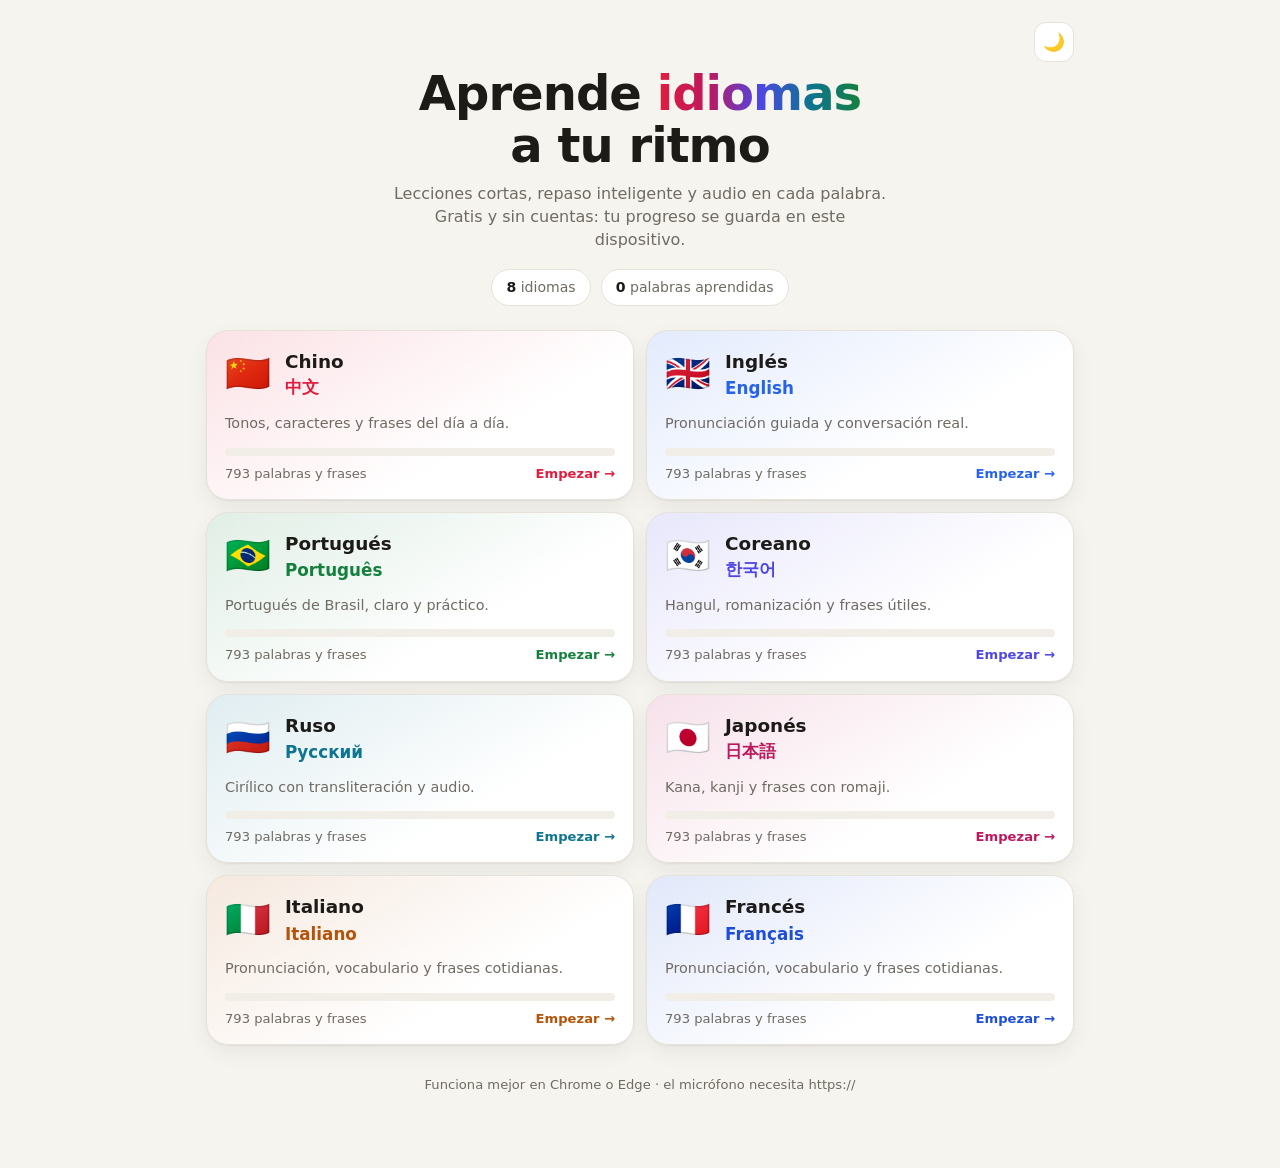
==== app.html @ 1350e20a "Add files via upload" ====
<!DOCTYPE html>
<html lang="es">
<head>
<meta charset="UTF-8">
<meta name="viewport" content="width=device-width, initial-scale=1, viewport-fit=cover">
<meta name="theme-color" content="#f6f4ef">
<link rel="manifest" href="manifest.webmanifest">
<link rel="icon" href="icon-192.png">
<link rel="apple-touch-icon" href="icon-192.png">
<meta name="apple-mobile-web-app-capable" content="yes">
<title>Aprende idiomas</title>
<style>
:root{
  --bg:#f6f4ef; --surface:#ffffff; --surface2:#f1eee8; --text:#1d1b18; --muted:#6f6b63; --line:#e6e2d9;
  --accent:var(--accent-l,#2563eb); --fill:var(--accent-l,#2563eb); --ok:#16a34a; --bad:#dc2626; --warn:#d97706;
  --shadow:0 1px 2px rgba(20,16,10,.06), 0 6px 18px rgba(20,16,10,.05);
}
body.dark{
  --bg:#0e0e10; --surface:#17171a; --surface2:#222226; --text:#f3f1ec; --muted:#9d9a92; --line:#2c2c31;
  --accent:var(--accent-d,#60a5fa); --ok:#34d399; --bad:#f87171; --warn:#fbbf24;
  --shadow:0 1px 2px rgba(0,0,0,.5), 0 8px 22px rgba(0,0,0,.35);
}
*{box-sizing:border-box;-webkit-tap-highlight-color:transparent}
[hidden]{display:none!important}
html,body{margin:0}
body{background:var(--bg);color:var(--text);font-family:system-ui,-apple-system,"Segoe UI",Roboto,sans-serif;line-height:1.45;transition:background .25s,color .25s}
button{font:inherit;color:inherit;cursor:pointer}
.cjk{font-family:"Noto Serif CJK SC","Noto Serif CJK JP","Noto Serif CJK KR","Songti SC","Hiragino Mincho ProN","Apple SD Gothic Neo",serif}
:focus-visible{outline:3px solid color-mix(in srgb,var(--accent) 55%,transparent);outline-offset:2px}
.muted{color:var(--muted)}

/* top bar */
.topbar{position:sticky;top:0;z-index:30;background:color-mix(in srgb,var(--bg) 85%,transparent);backdrop-filter:blur(14px);-webkit-backdrop-filter:blur(14px);border-bottom:1px solid var(--line)}
.topbar-in{max-width:760px;margin:0 auto;display:flex;align-items:center;gap:8px;padding:10px 14px;padding-top:max(10px,env(safe-area-inset-top))}
.back{display:inline-flex;align-items:center;justify-content:center;text-decoration:none;color:var(--text);font-weight:700;width:40px;height:40px;border-radius:12px;background:var(--surface);border:1px solid var(--line)}
.brand{flex:1;display:flex;align-items:center;gap:8px;font-weight:800;min-width:0}
.brand .flag{font-size:1.4rem}
.brand .nm{white-space:nowrap;overflow:hidden;text-overflow:ellipsis}
.chipstat{display:flex;align-items:center;gap:4px;font-weight:800;font-size:.92rem;padding:7px 10px;border-radius:12px;background:var(--surface);border:1px solid var(--line)}
.chipstat.off{opacity:.55;filter:grayscale(1)}
.icon-btn{width:40px;height:40px;border-radius:12px;border:1px solid var(--line);background:var(--surface);display:grid;place-items:center;font-size:1.1rem;padding:0}

main{max-width:760px;margin:0 auto;padding:14px 14px calc(96px + env(safe-area-inset-bottom))}
.view{display:none}
.view.show{display:block}

/* bottom nav */
.tabbar{position:fixed;left:0;right:0;bottom:0;z-index:40;background:color-mix(in srgb,var(--surface) 92%,transparent);backdrop-filter:blur(14px);-webkit-backdrop-filter:blur(14px);border-top:1px solid var(--line);padding-bottom:env(safe-area-inset-bottom)}
.tabbar-in{max-width:760px;margin:0 auto;display:grid;grid-template-columns:repeat(4,1fr)}
.tab{border:0;background:none;padding:9px 4px 8px;display:flex;flex-direction:column;align-items:center;gap:2px;font-size:.72rem;font-weight:700;color:var(--muted);position:relative}
.tab .ti{font-size:1.35rem;line-height:1.1}
.tab.on{color:var(--accent)}
.tab .bdg{position:absolute;top:4px;left:calc(50% + 6px);background:var(--bad);color:#fff;border-radius:99px;font-size:.66rem;padding:1px 6px;font-weight:800}

/* cards */
.card{background:var(--surface);border:1px solid var(--line);border-radius:20px;box-shadow:var(--shadow);padding:16px}
.today{background:linear-gradient(140deg,color-mix(in srgb,var(--accent) 16%,var(--surface)),var(--surface) 70%);display:grid;gap:12px}
.today h2{margin:0;font-size:1.25rem}
.today .sub{margin:2px 0 0;color:var(--muted);font-size:.92rem}
.btn{border:1px solid var(--line);background:var(--surface2);border-radius:14px;padding:12px 16px;font-weight:800;display:inline-flex;align-items:center;justify-content:center;gap:8px;transition:transform .12s,filter .12s}
.btn:active{transform:scale(.97)}
.btn.primary{background:var(--fill);color:#fff;border-color:transparent;box-shadow:0 4px 0 color-mix(in srgb,var(--fill) 65%,#000)}
.btn.primary:active{transform:translateY(2px);box-shadow:0 2px 0 color-mix(in srgb,var(--fill) 65%,#000)}
.btn.block{width:100%}
.btn.ghost{background:transparent}
.btn.small{padding:8px 12px;font-size:.84rem;border-radius:11px}
.btn[disabled]{opacity:.5;pointer-events:none}
.btn-row{display:flex;gap:10px;flex-wrap:wrap}
.btn-row>.btn{flex:1}

/* path */
.unit{margin-top:22px}
.ubanner{border-radius:18px;padding:14px 16px;background:var(--fill);color:#fff;display:flex;gap:12px;align-items:center;box-shadow:var(--shadow)}
.ubanner.done{background:color-mix(in srgb,var(--ok) 85%,#000)}
.ubanner.locked{background:var(--surface2);color:var(--text);border:1px solid var(--line);box-shadow:none}
.ubanner .ue{font-size:1.8rem}
.ubanner .ut{flex:1;min-width:0}
.ubanner .un{font-size:.72rem;font-weight:800;letter-spacing:.08em;text-transform:uppercase;opacity:.85}
.ubanner .uh{font-weight:800;font-size:1.08rem;line-height:1.2}
.ubanner .up{font-size:.8rem;opacity:.9}
.ubtns{display:flex;flex-direction:column;gap:6px}
.ubtn{border:0;background:rgba(255,255,255,.22);color:inherit;border-radius:10px;padding:6px 10px;font-weight:800;font-size:.78rem;white-space:nowrap}
.ubanner.locked .ubtn{background:var(--surface)}
.nodes{display:flex;flex-direction:column;align-items:center;gap:14px;padding:18px 0 4px}
.nodewrap{display:flex;flex-direction:column;align-items:center;gap:5px;width:140px}
.node{width:68px;height:68px;border-radius:50%;border:0;font-size:1.55rem;font-weight:900;display:grid;place-items:center;background:var(--surface2);color:var(--muted);box-shadow:0 5px 0 color-mix(in srgb,var(--line) 100%,#000 10%);transition:transform .1s}
.node:active{transform:translateY(3px);box-shadow:0 2px 0 var(--line)}
.node.done{background:var(--ok);color:#fff;box-shadow:0 5px 0 color-mix(in srgb,var(--ok) 60%,#000)}
.node.current{background:var(--fill);color:#fff;box-shadow:0 5px 0 color-mix(in srgb,var(--fill) 60%,#000);animation:bob 1.6s ease-in-out infinite}
.node.dlg{background:color-mix(in srgb,var(--warn) 85%,#fff);color:#fff;box-shadow:0 5px 0 color-mix(in srgb,var(--warn) 60%,#000)}
.node.dlg.done{background:var(--ok)}
@keyframes bob{0%,100%{transform:translateY(0)}50%{transform:translateY(-4px)}}
.nlabel{font-size:.78rem;font-weight:700;text-align:center;color:var(--muted);line-height:1.2}
.nodewrap.cur .nlabel{color:var(--text)}
.start-tag{background:var(--fill);color:#fff;font-size:.7rem;font-weight:900;padding:3px 9px;border-radius:9px;letter-spacing:.05em;margin-bottom:-2px}

/* review */
.stats4{display:grid;grid-template-columns:repeat(2,1fr);gap:10px;margin:12px 0}
.st{background:var(--surface2);border-radius:14px;padding:12px}
.st b{display:block;font-size:1.5rem;line-height:1.1}
.st span{font-size:.8rem;color:var(--muted);font-weight:600}
.sbar{display:flex;height:12px;border-radius:9px;overflow:hidden;background:var(--surface2);margin:6px 0 4px}
.sbar i{display:block;height:100%}
.legend{display:flex;flex-wrap:wrap;gap:10px;font-size:.78rem;color:var(--muted)}
.legend span::before{content:"";display:inline-block;width:9px;height:9px;border-radius:3px;margin-right:5px;background:var(--c)}
.section-t{font-size:.78rem;font-weight:800;letter-spacing:.09em;text-transform:uppercase;color:var(--muted);margin:22px 2px 8px}
.list{display:grid;gap:10px}
.rowcard{display:flex;align-items:center;gap:12px;text-align:left;width:100%}
.rowcard .rc-e{font-size:1.6rem}
.rowcard .rc-b{flex:1;min-width:0}
.rowcard .rc-t{font-weight:800}
.rowcard .rc-s{font-size:.84rem;color:var(--muted)}
.pill{font-size:.72rem;font-weight:800;border-radius:99px;padding:3px 9px;background:var(--surface2);color:var(--muted);white-space:nowrap}
.pill.ok{background:color-mix(in srgb,var(--ok) 16%,var(--surface));color:var(--ok)}

/* words */
.search{position:relative;margin-bottom:10px}
.search input{width:100%;border:1px solid var(--line);background:var(--surface);color:var(--text);border-radius:14px;padding:12px 14px 12px 40px;font:inherit}
.search .ic{position:absolute;left:13px;top:50%;transform:translateY(-50%);opacity:.6}
select{width:100%;padding:11px;border-radius:12px;border:1px solid var(--line);background:var(--surface);color:var(--text);font:inherit}
.word{display:flex;align-items:center;gap:12px;padding:12px 14px;border-bottom:1px solid var(--line)}
.word:last-child{border-bottom:0}
.word .wb{flex:1;min-width:0}
.word .wt{font-weight:700;font-size:1.08rem}
.word .wr{color:var(--accent);font-size:.86rem;font-weight:600}
.word .we{color:var(--muted);font-size:.88rem}
.sdot{width:10px;height:10px;border-radius:50%;flex:none;background:var(--line)}
.playbtn{width:42px;height:42px;border-radius:50%;border:1.5px solid color-mix(in srgb,var(--accent) 40%,var(--line));background:color-mix(in srgb,var(--accent) 9%,var(--surface));color:var(--accent);font-size:1rem;flex:none;padding:0}
.playbtn.playing{background:var(--fill);color:#fff}

/* session */
.session{position:fixed;inset:0;z-index:70;background:var(--bg);display:none;flex-direction:column}
.session.open{display:flex}
.s-head{display:flex;align-items:center;gap:12px;padding:12px 14px;padding-top:max(12px,env(safe-area-inset-top));max-width:760px;width:100%;margin:0 auto}
.s-x{border:0;background:none;font-size:1.4rem;color:var(--muted);width:36px;height:36px;padding:0}
.s-bar{flex:1;height:14px;border-radius:99px;background:var(--surface2);overflow:hidden}
.s-bar i{display:block;height:100%;background:var(--ok);border-radius:99px;transition:width .35s}
.s-body{flex:1;overflow:auto;padding:8px 16px 20px;max-width:760px;width:100%;margin:0 auto}
.s-foot{border-top:1px solid var(--line);padding:14px 16px calc(14px + env(safe-area-inset-bottom));background:var(--surface)}
.s-foot-in{max-width:728px;margin:0 auto;display:grid;gap:10px}
.s-foot.ok{background:color-mix(in srgb,var(--ok) 14%,var(--surface));border-color:transparent}
.s-foot.bad{background:color-mix(in srgb,var(--bad) 12%,var(--surface));border-color:transparent}
.fb-t{font-weight:900;font-size:1.15rem}
.s-foot.ok .fb-t{color:var(--ok)} .s-foot.bad .fb-t{color:var(--bad)}
.fb-a{font-size:.95rem}
.fb-a b{font-size:1.05rem}
.s-foot.ok .btn.primary{background:var(--ok);box-shadow:0 4px 0 color-mix(in srgb,var(--ok) 60%,#000)}
.s-foot.bad .btn.primary{background:var(--bad);box-shadow:0 4px 0 color-mix(in srgb,var(--bad) 60%,#000)}
.prompt{font-size:1.25rem;font-weight:800;margin:10px 0 16px}
.tag-new{display:inline-block;background:color-mix(in srgb,var(--warn) 20%,var(--surface));color:var(--warn);font-weight:900;font-size:.74rem;letter-spacing:.06em;text-transform:uppercase;padding:4px 10px;border-radius:9px}
.big{display:flex;flex-direction:column;align-items:center;text-align:center;gap:6px;padding:18px 10px;border-radius:22px;background:var(--surface);border:1px solid var(--line);margin-bottom:16px}
.big .t{font-size:2.1rem;font-weight:700;line-height:1.2;word-break:break-word}
.big .r{color:var(--accent);font-weight:700;font-size:1.05rem}
.big .e{color:var(--muted);font-size:1.05rem}
.big .ctl{display:flex;gap:10px;margin-top:6px}
.bigplay{width:96px;height:96px;border-radius:28px;border:0;background:var(--fill);color:#fff;font-size:2.4rem;box-shadow:0 6px 0 color-mix(in srgb,var(--fill) 60%,#000)}
.bigplay:active{transform:translateY(3px);box-shadow:0 3px 0 color-mix(in srgb,var(--fill) 60%,#000)}
.opts{display:grid;gap:10px}
.opt{text-align:left;border:2px solid var(--line);background:var(--surface);border-radius:16px;padding:14px 16px;font-weight:700;font-size:1.02rem;box-shadow:0 3px 0 var(--line)}
.opt small{display:block;color:var(--muted);font-weight:600;font-size:.84rem}
.opt:active{transform:translateY(2px);box-shadow:0 1px 0 var(--line)}
.opt.correct{border-color:var(--ok);background:color-mix(in srgb,var(--ok) 14%,var(--surface))}
.opt.wrong{border-color:var(--bad);background:color-mix(in srgb,var(--bad) 12%,var(--surface))}
.opt[disabled]{pointer-events:none}
.answer-line{min-height:62px;border-bottom:2px solid var(--line);display:flex;flex-wrap:wrap;gap:8px;padding:8px 0;margin-bottom:18px}
.bank{display:flex;flex-wrap:wrap;gap:8px;justify-content:center}
.tile{border:2px solid var(--line);background:var(--surface);border-radius:12px;padding:9px 13px;font-weight:700;font-size:1.05rem;box-shadow:0 3px 0 var(--line)}
.tile.used{visibility:hidden}
.typein{width:100%;border:2px solid var(--line);background:var(--surface);color:var(--text);border-radius:16px;padding:14px;font:inherit;font-size:1.1rem}
.typein:focus{outline:none;border-color:var(--accent)}
.hint{font-size:.84rem;color:var(--muted);margin-top:8px}
.micbig{width:110px;height:110px;border-radius:50%;border:0;background:var(--fill);color:#fff;font-size:2.6rem;box-shadow:0 6px 0 color-mix(in srgb,var(--fill) 60%,#000);margin:10px auto;display:grid;place-items:center}
.micbig.listening{background:var(--bad);box-shadow:0 0 0 0 color-mix(in srgb,var(--bad) 50%,transparent);animation:pulse 1.1s infinite}
@keyframes pulse{0%{box-shadow:0 0 0 0 color-mix(in srgb,var(--bad) 45%,transparent)}100%{box-shadow:0 0 0 22px transparent}}
.micmsg{text-align:center;min-height:24px;font-weight:600}
.micmsg.bad{color:var(--bad)} .micmsg.ok{color:var(--ok)}
.linkbtn{border:0;background:none;color:var(--muted);text-decoration:underline;font-weight:700;padding:8px;font-size:.88rem}
.note{background:var(--surface);border:1px solid var(--line);border-radius:20px;padding:18px;font-size:1.02rem}
.note h3{margin:4px 0 10px}
.note b{color:var(--accent)}
.end{text-align:center;padding-top:30px}
.end .emo{font-size:4rem}
.end h2{margin:8px 0}
.endstats{display:grid;grid-template-columns:repeat(3,1fr);gap:10px;margin:22px 0}
.endstats div{background:var(--surface);border:1px solid var(--line);border-radius:16px;padding:12px 6px}
.endstats b{display:block;font-size:1.5rem}
.endstats span{font-size:.76rem;color:var(--muted);font-weight:700}

/* dialogues */
.scene{color:var(--muted);margin:4px 0 12px}
.toggles{display:flex;gap:8px;flex-wrap:wrap;margin-bottom:14px}
.tog{border:1.5px solid var(--line);background:var(--surface);border-radius:99px;padding:7px 13px;font-weight:700;font-size:.84rem}
.tog.on{border-color:var(--accent);color:var(--accent);background:color-mix(in srgb,var(--accent) 9%,var(--surface))}
.bubbles{display:grid;gap:10px;margin-bottom:16px}
.bub{max-width:86%;border-radius:18px;padding:10px 14px;background:var(--surface);border:1px solid var(--line);display:flex;gap:10px;align-items:flex-start;text-align:left}
.bub.B{justify-self:end;background:color-mix(in srgb,var(--accent) 10%,var(--surface))}
.bub.active{border-color:var(--accent);box-shadow:0 0 0 3px color-mix(in srgb,var(--accent) 25%,transparent)}
.bub .who{font-weight:900;color:var(--accent);flex:none}
.bub .bt{font-weight:700}
.bub .br{color:var(--accent);font-size:.84rem}
.bub .be{color:var(--muted);font-size:.88rem}
.bub .hid{filter:blur(6px);user-select:none}

/* sheets & toast */
.overlay{position:fixed;inset:0;z-index:80;background:rgba(10,10,12,.5);backdrop-filter:blur(3px);display:none;align-items:flex-end;justify-content:center}
.overlay.open{display:flex}
.sheet{background:var(--surface);width:100%;max-width:560px;border-radius:26px 26px 0 0;padding:20px 18px max(22px,env(safe-area-inset-bottom));max-height:90vh;overflow:auto;animation:up .22s ease}
@media(min-width:720px){.overlay{align-items:center}.sheet{border-radius:26px}}
@keyframes up{from{transform:translateY(24px);opacity:0}to{transform:none;opacity:1}}
.sheet-head{display:flex;justify-content:space-between;align-items:center;gap:10px;margin-bottom:10px}
.sheet-head h3{margin:0;font-size:1.2rem}
.x{border:0;background:var(--surface2);width:34px;height:34px;border-radius:50%;flex:none}
.frow{display:flex;flex-direction:column;gap:6px;margin:14px 0}
.frow label{font-weight:800;font-size:.88rem}
.switch{display:flex;align-items:center;justify-content:space-between;gap:12px;margin:12px 0;font-weight:700}
.switch input{width:22px;height:22px;accent-color:var(--accent)}
input[type=range]{width:100%;accent-color:var(--accent)}
.vstatus{font-size:.86rem;padding:10px 12px;border-radius:12px;background:var(--surface2)}
.vstatus.ok{color:var(--ok)} .vstatus.warn{color:var(--bad)}
.preview{display:grid;gap:6px;margin:12px 0 16px}
.preview div{display:flex;justify-content:space-between;gap:10px;padding:8px 12px;border-radius:12px;background:var(--surface2);font-size:.94rem}
.preview span:last-child{color:var(--muted);text-align:right}
.toast{position:fixed;left:50%;top:calc(64px + env(safe-area-inset-top));transform:translate(-50%,-20px);background:var(--text);color:var(--bg);padding:11px 18px;border-radius:99px;font-weight:700;font-size:.9rem;opacity:0;pointer-events:none;transition:all .3s;z-index:95;max-width:90vw;text-align:center}
.toast.on{opacity:1;transform:translate(-50%,0)}
.loading{display:grid;place-items:center;min-height:60vh;color:var(--muted)}
@media(prefers-reduced-motion:reduce){*{animation:none!important;transition:none!important}}
</style>
</head>
<body>

<header class="topbar">
  <div class="topbar-in">
    <a class="back" href="index.html" aria-label="Volver a idiomas">←</a>
    <div class="brand"><span class="flag" id="brandFlag"></span><span class="nm" id="brandName">Cargando…</span></div>
    <div class="chipstat" id="streakChip" title="Racha de días">🔥 <span id="streakN">0</span></div>
    <button class="icon-btn" onclick="openSettings()" aria-label="Ajustes">⚙️</button>
  </div>
</header>

<main>
  <div class="loading" id="loading">Cargando…</div>

  <section class="view" id="v-learn">
    <div class="card today" id="todayCard"></div>
    <div id="path"></div>
  </section>

  <section class="view" id="v-review">
    <div class="card">
      <h2 style="margin:0 0 4px">Tu memoria</h2>
      <p class="muted" style="margin:0">Cada palabra vuelve justo antes de que la olvides. Cuanto mejor la recuerdas, más tarda en volver.</p>
      <div class="stats4" id="memStats"></div>
      <div class="sbar" id="memBar"></div>
      <div class="legend" id="memLegend"></div>
    </div>
    <div class="section-t">Practicar</div>
    <div class="list" id="reviewBtns"></div>
  </section>

  <section class="view" id="v-dialogues">
    <p class="muted" style="margin:4px 2px 12px">Conversaciones cortas para entrenar el oído. Escúchalas primero sin leer y luego responde las preguntas.</p>
    <div class="list" id="dlgList"></div>
  </section>

  <section class="view" id="v-words">
    <div class="search"><span class="ic">🔍</span><input id="wSearch" type="search" placeholder="Buscar palabra o frase…" autocomplete="off"></div>
    <div style="display:grid;grid-template-columns:1fr 1fr;gap:8px;margin-bottom:12px">
      <select id="wUnit" aria-label="Unidad"></select>
      <select id="wLevel" aria-label="Nivel">
        <option value="all">Todas</option><option value="0">Sin aprender</option><option value="1">Aprendiendo</option><option value="2">Firmes</option><option value="3">Dominadas</option>
      </select>
    </div>
    <div class="muted" id="wCount" style="font-size:.84rem;margin:0 2px 8px"></div>
    <div class="card" style="padding:0" id="wList"></div>
  </section>
</main>

<nav class="tabbar" aria-label="Secciones">
  <div class="tabbar-in">
    <button class="tab on" data-v="learn"><span class="ti">🗺️</span>Aprender</button>
    <button class="tab" data-v="review"><span class="ti">🔁</span>Repasar<span class="bdg" id="dueBadge" hidden></span></button>
    <button class="tab" data-v="dialogues"><span class="ti">🎧</span>Diálogos</button>
    <button class="tab" data-v="words"><span class="ti">📖</span>Palabras</button>
  </div>
</nav>

<!-- Exercise session -->
<div class="session" id="session" role="dialog" aria-modal="true">
  <div class="s-head"><button class="s-x" onclick="quitSession()" aria-label="Salir">✕</button><div class="s-bar"><i id="sBar" style="width:0"></i></div></div>
  <div class="s-body" id="sBody"></div>
  <div class="s-foot" id="sFoot"><div class="s-foot-in" id="sFootIn"></div></div>
</div>

<div class="overlay" id="sheetOv" onclick="if(event.target===this)closeSheet()"><div class="sheet" id="sheet"></div></div>
<div class="toast" id="toast"></div>

<script>
'use strict';
/* =========================================================
   Boot: load the language file named in ?lang=
   ========================================================= */
const LANG_OK = ['zh','en','pt','ko','ru','ja','it','fr'];
const LANG = new URLSearchParams(location.search).get('lang');
if(!LANG_OK.includes(LANG)){ location.replace('index.html'); }
else {
  const sc = document.createElement('script');
  sc.src = 'lang_' + LANG + '.js';
  sc.onload = () => boot();
  sc.onerror = () => { document.getElementById('loading').textContent = 'No se pudo cargar el idioma. Revisa tu conexión y recarga.'; };
  document.head.appendChild(sc);
}
if('serviceWorker' in navigator && location.protocol === 'https:'){ navigator.serviceWorker.register('sw.js').catch(() => {}); }

/* ---------- small helpers ---------- */
const $ = id => document.getElementById(id);
function esc(s){ return String(s).replace(/&/g,'&amp;').replace(/</g,'&lt;').replace(/>/g,'&gt;').replace(/"/g,'&quot;').replace(/'/g,'&#39;'); }
function shuffle(a){ a = [...a]; for(let i = a.length - 1; i > 0; i--){ const j = Math.floor(Math.random() * (i + 1)); [a[i], a[j]] = [a[j], a[i]]; } return a; }
function pick(a){ return a[Math.floor(Math.random() * a.length)]; }
function getJSON(k, def){ try{ const v = localStorage.getItem(k); return v ? JSON.parse(v) : def; }catch(e){ return def; } }
function setJSON(k, v){ try{ localStorage.setItem(k, JSON.stringify(v)); }catch(e){} }
function getStr(k){ try{ return localStorage.getItem(k); }catch(e){ return null; } }
function setStr(k, v){ try{ localStorage.setItem(k, v); }catch(e){} }
function dayStr(d){ return d.getFullYear() + '-' + String(d.getMonth() + 1).padStart(2, '0') + '-' + String(d.getDate()).padStart(2, '0'); }
function today(){ return dayStr(new Date()); }
function addDays(n){ const d = new Date(); d.setHours(12, 0, 0, 0); d.setDate(d.getDate() + n); return dayStr(d); }
function cmp(s){ return String(s || '').toLowerCase().normalize('NFD').replace(/[̀-ͯ]/g, '').replace(/[^\p{L}\p{N}]+/gu, ''); }
function lev(a, b){
  const m = a.length, n = b.length; if(!m) return n; if(!n) return m;
  let prev = Array.from({length: n + 1}, (_, j) => j);
  for(let i = 1; i <= m; i++){
    const cur = [i];
    for(let j = 1; j <= n; j++) cur[j] = a[i - 1] === b[j - 1] ? prev[j - 1] : 1 + Math.min(prev[j], cur[j - 1], prev[j - 1]);
    prev = cur;
  }
  return prev[n];
}
function toast(msg){ const t = $('toast'); t.textContent = msg; t.classList.add('on'); clearTimeout(toast._t); toast._t = setTimeout(() => t.classList.remove('on'), 2400); }

/* =========================================================
   State
   ========================================================= */
let D, CFG, ITEMS, UNITS, LESSONS, LESSON_POS, DIALOGUES;
let K = {};
let srs = {}, path = {done: {}, dlg: {}, notes: {}}, days = {}, streak = {count: 0, lastDate: null}, prefs = {};
const MASTERED = 21, FIRM = 3;   // interval thresholds in days

function boot(){
  D = window.LANG_DATA; CFG = D.cfg; ITEMS = D.items; UNITS = D.units; DIALOGUES = D.dialogues;
  LESSONS = []; LESSON_POS = {};
  UNITS.forEach((u, ui) => u.lessons.forEach(l => { l.unit = ui; LESSON_POS[l.id] = LESSONS.length; LESSONS.push(l); }));
  Object.keys(ITEMS).forEach(id => { ITEMS[id].id = id; });
  const st = CFG.storage;
  K = {srs: st + '-srs-v1', path: st + '-path-v1', days: st + '-days-v1', streak: st + '-streak', old: st + '-progress-v1',
       voice: st + '-voice', oldVoice: st + '-progress-v1-voice', rate: st + '-rate', prefs: st + '-prefs-v1'};
  document.documentElement.style.setProperty('--accent-l', CFG.accent);
  document.documentElement.style.setProperty('--accent-d', CFG.accentDark);
  document.title = CFG.native + ' — Aprende ' + CFG.nameLower;
  $('brandFlag').textContent = CFG.flag; $('brandName').textContent = CFG.name;
  srs = getJSON(K.srs, null);
  path = Object.assign({done: {}, dlg: {}, notes: {}}, getJSON(K.path, {}));
  days = getJSON(K.days, {});
  streak = getJSON(K.streak, {count: 0, lastDate: null}) || {count: 0, lastDate: null};
  prefs = Object.assign({speak: true, sounds: true}, getJSON(K.prefs, {}));
  if(!srs){ srs = {}; migrateOld(); }
  initTheme();
  $('loading').hidden = true;
  setupTabs(); setupWords(); initVoiceSettings();
  renderAll();
  showView('learn');
  ensureVoices();
}

// Earlier versions counted correct pronunciations per item (0..3). Turn that into review schedules.
function migrateOld(){
  const old = getJSON(K.old, null);
  if(!old) return;
  let n = 0;
  Object.keys(old).forEach(k => {
    if(k[0] !== 'a' || !ITEMS[k]) return;
    const c = old[k] || 0;
    if(c >= 3){ srs[k] = {i: 7, e: 2.5, d: today(), n: 3, l: 0}; n++; }
    else if(c > 0){ srs[k] = {i: 1, e: 2.5, d: today(), n: c, l: 0}; n++; }
  });
  LESSONS.forEach(l => { if(l.items.every(id => srs[id])) path.done[l.id] = 1; });
  if(n){ saveAll(); setTimeout(() => toast('Recuperamos ' + n + ' palabras de tu progreso anterior'), 800); }
}
function saveAll(){ setJSON(K.srs, srs); setJSON(K.path, path); setJSON(K.days, days); setJSON(K.streak, streak); setJSON(K.prefs, prefs); }

/* ---------- spaced repetition ---------- */
function level(id){ const s = srs[id]; if(!s) return 0; if(s.i >= MASTERED) return 3; if(s.i >= FIRM) return 2; return 1; }
function dueIds(){
  const t = today();
  return Object.keys(srs).filter(id => ITEMS[id] && srs[id].d <= t).sort((a, b) => srs[a].d < srs[b].d ? -1 : srs[a].d > srs[b].d ? 1 : srs[a].i - srs[b].i);
}
// ok = recalled on first try. Intervals grow 1 → 3 → ×ease; a miss sends the word back to tomorrow.
function grade(id, ok){
  const s = srs[id] || {i: 0, e: 2.5, n: 0, l: 0};
  if(ok){
    s.i = s.i < 1 ? 1 : s.i < 3 ? 3 : Math.min(240, Math.round(s.i * s.e));
    s.e = Math.min(3, s.e + 0.05); s.n = (s.n || 0) + 1;
  } else {
    if(s.i >= FIRM) s.l = (s.l || 0) + 1;
    s.i = 1; s.e = Math.max(1.3, s.e - 0.2);
  }
  s.d = addDays(s.i);
  srs[id] = s;
}
function learnNew(id, ok){
  if(srs[id]) return grade(id, ok);
  srs[id] = {i: 1, e: ok ? 2.5 : 2.3, n: ok ? 1 : 0, l: 0, d: addDays(1)};
}

/* ---------- path logic ---------- */
function isUnlocked(pos){ return pos === 0 || !!path.done[LESSONS[pos - 1].id] || !!path.done[LESSONS[pos].id]; }
function currentPos(){ for(let i = 0; i < LESSONS.length; i++){ if(!path.done[LESSONS[i].id] && isUnlocked(i)) return i; } return -1; }
function unitDone(ui){ return UNITS[ui].lessons.every(l => path.done[l.id]); }
function unitStarted(ui){ const p = LESSON_POS[UNITS[ui].lessons[0].id]; return isUnlocked(p); }

/* ---------- streak & daily stats ---------- */
function bumpStreak(){
  const t = today();
  if(streak.lastDate !== t){ streak.count = streak.lastDate === addDays(-1) ? (streak.count || 0) + 1 : 1; streak.lastDate = t; }
}
function streakAlive(){ return streak.lastDate === today() || streak.lastDate === addDays(-1); }
function logDay(ex, ok){ const t = today(); const d = days[t] || {ex: 0, ok: 0}; d.ex += ex; d.ok += ok; days[t] = d;
  const keys = Object.keys(days).sort(); while(keys.length > 120) delete days[keys.shift()]; }

/* =========================================================
   Rendering: tabs, path, review, dialogues, words
   ========================================================= */
let curView = 'learn';
function setupTabs(){ document.querySelectorAll('.tab').forEach(b => b.onclick = () => showView(b.dataset.v)); }
function showView(v){
  curView = v;
  document.querySelectorAll('.view').forEach(s => s.classList.toggle('show', s.id === 'v-' + v));
  document.querySelectorAll('.tab').forEach(b => b.classList.toggle('on', b.dataset.v === v));
  if(v === 'words') renderWords();
  window.scrollTo(0, 0);
  if(v === 'learn') scrollToCurrent();
}
function renderAll(){ renderHeader(); renderToday(); renderPath(); renderReview(); renderDialogues(); if(curView === 'words') renderWords(); }

function renderHeader(){
  $('streakN').textContent = streakAlive() ? streak.count : 0;
  $('streakChip').classList.toggle('off', streak.lastDate !== today());
  const n = dueIds().length, b = $('dueBadge');
  b.hidden = !n; b.textContent = n > 99 ? '99+' : n;
}

function renderToday(){
  const due = dueIds().length, cp = currentPos(), t = days[today()] || {ex: 0};
  const learned = Object.keys(srs).length;
  let h = `<div><h2>${streak.lastDate === today() ? '¡Bien hecho hoy! 🎉' : '¡Hola! Tu práctica de hoy'}</h2>
    <p class="sub">${learned} palabras aprendidas · ${t.ex} ejercicios hoy</p></div><div class="btn-row">`;
  if(due) h += `<button class="btn primary" onclick="startReview()">🔁 Repasar (${due})</button>`;
  if(cp >= 0) h += `<button class="btn ${due ? '' : 'primary'}" onclick="openLesson(${cp})">▶ ${due ? 'Lección' : 'Continuar'}: ${esc(LESSONS[cp].title)}</button>`;
  else h += `<button class="btn" onclick="startCram()">💪 Práctica extra</button>`;
  h += `</div>`;
  if(!due && learned) h += `<div class="muted" style="font-size:.86rem">✅ Al día con los repasos. Los próximos vuelven mañana o más adelante.</div>`;
  $('todayCard').innerHTML = h;
}

const ZIG = [0, 46, 70, 46, 0, -46, -70, -46];
function renderPath(){
  const cp = currentPos();
  let h = '';
  UNITS.forEach((u, ui) => {
    const done = u.lessons.filter(l => path.done[l.id]).length, all = u.lessons.length;
    const started = unitStarted(ui), complete = done === all;
    h += `<section class="unit" id="unit-${ui}"><div class="ubanner ${complete ? 'done' : started ? '' : 'locked'}">
      <div class="ue">${u.emoji}</div><div class="ut"><div class="un">Unidad ${ui + 1}</div><div class="uh">${esc(u.title)}</div>
      <div class="up">${complete ? '✓ Completada' : done + ' de ' + all + (all === 1 ? ' lección' : ' lecciones')}</div></div><div class="ubtns">`;
    if(u.note) h += `<button class="ubtn" onclick="openNote(${ui})">📘 Gramática</button>`;
    if(!complete) h += `<button class="ubtn" onclick="openTestSheet(${ui})">⏭ Saltar</button>`;
    h += `</div></div><div class="nodes">`;
    u.lessons.forEach((l, k) => {
      const pos = LESSON_POS[l.id], isDone = !!path.done[l.id], isCur = pos === cp, unl = isUnlocked(pos);
      const cls = isDone ? 'done' : isCur ? 'current' : '';
      const icon = isDone ? '✓' : isCur ? '★' : unl ? (k + 1) : '🔒';
      h += `<div class="nodewrap ${isCur ? 'cur' : ''}" style="transform:translateX(${ZIG[pos % ZIG.length]}px)" ${isCur ? 'id="curNode"' : ''}>
        ${isCur ? '<span class="start-tag">EMPEZAR</span>' : ''}
        <button class="node ${cls}" onclick="openLesson(${pos})" aria-label="${esc(l.title)}">${icon}</button>
        <div class="nlabel">${esc(l.title)}</div></div>`;
    });
    DIALOGUES.forEach((d, di) => {
      if(d.unit !== ui) return;
      const sc = path.dlg[d.id];
      h += `<div class="nodewrap"><button class="node dlg ${sc != null ? 'done' : ''}" onclick="openDialogue(${di})" aria-label="Diálogo">🎧</button>
        <div class="nlabel">Diálogo: ${esc(d.title)}</div></div>`;
    });
    h += `</div></section>`;
  });
  $('path').innerHTML = h;
}
function scrollToCurrent(){
  const n = $('curNode');
  if(n) setTimeout(() => { const r = n.getBoundingClientRect(); if(r.top > innerHeight * .7 || r.top < 80) window.scrollTo({top: scrollY + r.top - innerHeight / 2.6, behavior: 'smooth'}); }, 80);
}

function renderReview(){
  const ids = Object.keys(ITEMS), cnt = [0, 0, 0, 0];
  ids.forEach(id => cnt[level(id)]++);
  const due = dueIds().length, total = ids.length;
  $('memStats').innerHTML = `<div class="st"><b>${due}</b><span>para repasar hoy</span></div><div class="st"><b>${total - cnt[0]}</b><span>aprendidas</span></div>
    <div class="st"><b>${cnt[2]}</b><span>firmes</span></div><div class="st"><b>${cnt[3]}</b><span>dominadas</span></div>`;
  const cols = ['var(--line)', 'var(--warn)', 'var(--accent)', 'var(--ok)'], names = ['Sin aprender', 'Aprendiendo', 'Firmes', 'Dominadas'];
  $('memBar').innerHTML = [1, 2, 3, 0].map(k => `<i style="width:${cnt[k] / total * 100}%;background:${cols[k]}"></i>`).join('');
  $('memLegend').innerHTML = [1, 2, 3, 0].map(k => `<span style="--c:${cols[k]}">${names[k]} ${cnt[k]}</span>`).join('');
  const learned = total - cnt[0], sp = canSpeak();
  $('reviewBtns').innerHTML = `
    <button class="card rowcard" onclick="startReview()" ${due ? '' : 'disabled style="opacity:.6"'}><span class="rc-e">🔁</span><span class="rc-b"><span class="rc-t">Repaso del día</span><br><span class="rc-s">${due ? due + ' palabras te esperan' : 'Nada pendiente por hoy'}</span></span><span class="pill">${Math.min(due, 20)}</span></button>
    <button class="card rowcard" onclick="startCram()" ${learned >= 4 ? '' : 'disabled style="opacity:.6"'}><span class="rc-e">💪</span><span class="rc-b"><span class="rc-t">Práctica extra</span><br><span class="rc-s">Refuerza tus palabras más débiles</span></span></button>
    <button class="card rowcard" onclick="startSpeak()" ${learned >= 4 && sp ? '' : 'disabled style="opacity:.6"'}><span class="rc-e">🎤</span><span class="rc-b"><span class="rc-t">Sesión de pronunciación</span><br><span class="rc-s">${sp ? 'Di en voz alta palabras que ya aprendiste' : speakUnavailableMsg()}</span></span></button>
    <button class="card rowcard" onclick="startListenDrill()" ${learned >= 4 ? '' : 'disabled style="opacity:.6"'}><span class="rc-e">👂</span><span class="rc-b"><span class="rc-t">Entrenar el oído</span><br><span class="rc-s">Escucha y escribe lo que oyes</span></span></button>
    ${learned < 4 ? '<p class="muted" style="margin:4px 2px">Completa tu primera lección para desbloquear la práctica.</p>' : ''}`;
}

function renderDialogues(){
  $('dlgList').innerHTML = DIALOGUES.map((d, di) => {
    const sc = path.dlg[d.id], u = UNITS[d.unit];
    return `<button class="card rowcard" onclick="openDialogue(${di})"><span class="rc-e">🎧</span><span class="rc-b"><span class="rc-t">${esc(d.title)}</span><br>
      <span class="rc-s">${esc(d.scene)} · Unidad ${d.unit + 1}: ${esc(u.title)}</span></span>${sc != null ? `<span class="pill ok">✓ ${sc}/${d.qs.length}</span>` : ''}</button>`;
  }).join('');
}

/* ---------- words browser ---------- */
function setupWords(){
  $('wUnit').innerHTML = '<option value="all">Todas las unidades</option>' + UNITS.map((u, i) => `<option value="${i}">${i + 1}. ${esc(u.title)}</option>`).join('');
  $('wSearch').oninput = renderWords; $('wUnit').onchange = renderWords; $('wLevel').onchange = renderWords;
}
function renderWords(){
  const q = cmp($('wSearch').value), uf = $('wUnit').value, lf = $('wLevel').value;
  const cols = ['var(--line)', 'var(--warn)', 'var(--accent)', 'var(--ok)'];
  const rows = [];
  UNITS.forEach((u, ui) => {
    if(uf !== 'all' && +uf !== ui) return;
    u.lessons.forEach(l => l.items.forEach(id => {
      const it = ITEMS[id], lv = level(id);
      if(lf !== 'all' && +lf !== lv) return;
      if(q && !cmp(it.t + ' ' + it.r + ' ' + it.es).includes(q)) return;
      rows.push(`<div class="word"><span class="sdot" style="background:${cols[lv]}"></span><div class="wb"><div class="wt ${CFG.cjk ? 'cjk' : ''}" lang="${CFG.code}">${esc(it.t)}</div>
        <div class="wr">${esc(it.r)}</div><div class="we">${esc(it.es)}</div></div><button class="playbtn" data-id="${id}" aria-label="Escuchar">▶</button></div>`);
    }));
  });
  $('wCount').textContent = rows.length + ' resultados';
  $('wList').innerHTML = rows.length ? rows.slice(0, 400).join('') + (rows.length > 400 ? '<div class="word muted">Mostrando 400. Usa el buscador o el filtro para ver más.</div>' : '') : '<div class="word muted">Sin resultados.</div>';
  $('wList').querySelectorAll('.playbtn').forEach(b => b.onclick = () => playBtn(b, ITEMS[b.dataset.id].t));
}

/* =========================================================
   Sheets (lesson preview, grammar, unit test, settings)
   ========================================================= */
function openSheet(html){ $('sheet').innerHTML = html; $('sheetOv').classList.add('open'); }
function closeSheet(){ $('sheetOv').classList.remove('open'); }
function sheetHead(t){ return `<div class="sheet-head"><h3>${t}</h3><button class="x" onclick="closeSheet()" aria-label="Cerrar">✕</button></div>`; }

function openLesson(pos){
  const l = LESSONS[pos], u = UNITS[l.unit];
  if(!isUnlocked(pos)){ toast('🔒 Termina la lección anterior o usa "Saltar" en la unidad'); return; }
  const done = !!path.done[l.id];
  const prev = l.items.slice(0, 5).map(id => `<div><span class="${CFG.cjk ? 'cjk' : ''}">${esc(ITEMS[id].t)}</span><span>${esc(ITEMS[id].es)}</span></div>`).join('');
  openSheet(sheetHead(u.emoji + ' ' + esc(l.title)) + `<p class="muted" style="margin:0">Unidad ${l.unit + 1} · ${l.items.length} palabras y frases · ~${Math.max(3, Math.round(l.items.length * .8))} min</p>
    <div class="preview">${prev}${l.items.length > 5 ? `<div class="muted" style="justify-content:center">y ${l.items.length - 5} más…</div>` : ''}</div>
    <button class="btn primary block" onclick="closeSheet();startLesson(${pos})">${done ? '🔁 Practicar de nuevo' : '▶ Empezar lección'}</button>`);
}
function openNote(ui){
  const u = UNITS[ui]; if(!u.note) return;
  path.notes[u.id] = 1; saveAll();
  openSheet(sheetHead('📘 ' + esc(u.note.title)) + `<div class="note" style="border:0;padding:0">${u.note.body}</div>
    <button class="btn primary block" style="margin-top:18px" onclick="closeSheet()">Entendido</button>`);
}
function openTestSheet(ui){
  const u = UNITS[ui];
  openSheet(sheetHead('⏭ Saltar: ' + esc(u.title)) + `<p>¿Ya conoces este tema? Responde una prueba de <b>10 preguntas</b>. Si aciertas <b>8 o más</b>, la unidad queda completa y se abre la siguiente.</p>
    <p class="muted" style="font-size:.9rem">Las palabras de la unidad entran a tus repasos para confirmar que de verdad las sabes.</p>
    <button class="btn primary block" onclick="closeSheet();startTest(${ui})">Empezar prueba</button>`);
}

/* =========================================================
   Voices, playback and speech recognition
   ========================================================= */
let voiceList = [], voicesReady = false, rate = 0.85;
function loadVoices(){
  return new Promise(res => {
    if(!('speechSynthesis' in window)){ res([]); return; }
    const v = speechSynthesis.getVoices(); if(v && v.length){ res(v); return; }
    let done = false;
    speechSynthesis.onvoiceschanged = () => { if(done) return; done = true; res(speechSynthesis.getVoices()); };
    setTimeout(() => { if(done) return; done = true; res(speechSynthesis.getVoices()); }, 1500);
  });
}
function matchVoices(list){
  const lg = v => (v.lang || '').replace('_', '-').toLowerCase();
  const exact = list.filter(v => lg(v) === CFG.code.toLowerCase());
  return exact.concat(list.filter(v => lg(v).startsWith(CFG.prefix) && !exact.includes(v)));
}
async function ensureVoices(){
  if(voicesReady) return voiceList;
  voiceList = await loadVoices(); voicesReady = true;
  fillVoicePicker();
  return voiceList;
}
function chosenVoice(){
  const saved = getStr(K.voice) || getStr(K.oldVoice);
  if(saved){ const v = voiceList.find(x => x.name === saved); if(v) return v; }
  return matchVoices(voiceList)[0] || null;
}
function hasLocalVoice(){ return !!matchVoices(voiceList).length || !!getStr(K.voice); }
let currentAudio = null;
function stopAudio(){
  if('speechSynthesis' in window) speechSynthesis.cancel();
  if(currentAudio){ try{ currentAudio.pause(); }catch(e){} currentAudio = null; }
  document.querySelectorAll('.playbtn.playing').forEach(b => b.classList.remove('playing'));
}
// Speak text with the device voice; falls back to an online voice. Resolves when finished.
async function speak(text, opt = {}){
  stopRec();
  await ensureVoices();
  stopAudio();
  const v = opt.voice || chosenVoice();
  return new Promise(resolve => {
    let settled = false; const done = () => { if(!settled){ settled = true; resolve(); } };
    if(v && 'speechSynthesis' in window){
      const u = new SpeechSynthesisUtterance(text);
      u.voice = v; u.lang = v.lang || CFG.code; u.rate = (opt.rate || rate); u.pitch = opt.pitch || 1;
      u.onend = done; u.onerror = done;
      speechSynthesis.resume();
      setTimeout(() => speechSynthesis.speak(u), 40);
      setTimeout(done, 2500 + text.length * 260);
      return;
    }
    const a = new Audio('https://translate.googleapis.com/translate_tts?ie=UTF-8&q=' + encodeURIComponent(text) + '&tl=' + CFG.code + '&client=gtx');
    a.playbackRate = opt.rate && opt.rate < .7 ? .75 : 1;
    currentAudio = a; a.onended = done; a.onerror = () => { done(); if(!speak._warned){ speak._warned = true; toast('No hay voz instalada para este idioma. Revisa ⚙️ Ajustes.'); } };
    const p = a.play(); if(p && p.catch) p.catch(() => a.onerror());
    setTimeout(done, 9000);
  });
}
async function playBtn(btn, text, opt){
  if(btn.classList.contains('playing')){ stopAudio(); return; }
  btn.classList.add('playing');
  await speak(text, opt);
  btn.classList.remove('playing');
}

/* Speech recognition, with clean start and automatic retries when the browser aborts. */
const SR = window.SpeechRecognition || window.webkitSpeechRecognition;
let activeRec = null;
function stopRec(){ if(activeRec){ activeRec._stopped = true; try{ activeRec.abort(); }catch(e){} activeRec = null; } }
function speakPaused(){ return (prefs.speakPauseUntil || 0) > Date.now(); }
function canSpeak(){ return !!SR && window.isSecureContext && prefs.speak && !speakPaused(); }
function speakUnavailableMsg(){
  if(!SR) return 'Tu navegador no reconoce voz (usa Chrome o Edge)';
  if(!window.isSecureContext) return 'El micrófono necesita abrir la app desde https://';
  if(!prefs.speak) return 'Desactivado en ⚙️ Ajustes';
  return 'Pausado por un rato';
}
async function primeMic(){
  if(!navigator.mediaDevices || !navigator.mediaDevices.getUserMedia) return 'ok';
  try{ const s = await navigator.mediaDevices.getUserMedia({audio: true}); s.getTracks().forEach(t => t.stop()); return 'ok'; }
  catch(e){ return e && (e.name === 'NotAllowedError' || e.name === 'SecurityError') ? 'denied' : e && e.name === 'NotFoundError' ? 'nomic' : 'ok'; }
}
function heardMatches(alts, item){
  const targets = [cmp(item.t)];
  return alts.some(a => { const s = cmp(a); if(!s) return false;
    return targets.some(e => s === e || lev(s, e) <= Math.max(1, Math.ceil(e.length * .25))); });
}
// Resolves {status:'ok'|'wrong'|'error', heard, msg}
async function recognize(item, onListening){
  stopRec(); stopAudio();
  const perm = await primeMic();
  if(perm === 'denied') return {status: 'error', msg: 'Permite el micrófono para este sitio (candado de la barra de direcciones → Permisos).'};
  if(perm === 'nomic') return {status: 'error', msg: 'No se encontró ningún micrófono.'};
  await new Promise(r => setTimeout(r, 300));
  return new Promise(resolve => {
    let finished = false; const fin = r => { if(!finished){ finished = true; resolve(r); } };
    const run = attempt => {
      const r = new SR(); activeRec = r;
      r.lang = CFG.code; r.maxAlternatives = 4; r.interimResults = false; r.continuous = false;
      let got = false, started = false;
      const timer = setTimeout(() => { if(!started && !r._stopped){ r._stopped = true; try{ r.abort(); }catch(e){} fin({status: 'error', msg: 'El micrófono no respondió. Inténtalo de nuevo.'}); } }, 7000);
      r.onstart = () => { started = true; clearTimeout(timer); onListening && onListening(); };
      r.onresult = e => { got = true; const alts = Array.from(e.results[0]).map(x => x.transcript);
        fin({status: heardMatches(alts, item) ? 'ok' : 'wrong', heard: alts[0] || ''}); };
      r.onerror = e => {
        clearTimeout(timer);
        if(r._stopped) return;
        if(e.error === 'aborted' && attempt < 3){ r._stopped = true; setTimeout(() => run(attempt + 1), 450 * attempt); return; }
        const m = {'aborted': 'El navegador interrumpió el micrófono. Desconecta auriculares Bluetooth o cierra apps que lo usen.',
          'not-allowed': 'Permite el micrófono para este sitio.', 'service-not-allowed': 'Permite el micrófono para este sitio.',
          'no-speech': 'No se escuchó nada. Toca 🎤 y habla enseguida.', 'audio-capture': 'No se pudo usar el micrófono. ¿Otra app lo está usando?',
          'network': 'El reconocimiento de voz necesita internet.', 'language-not-supported': 'Tu dispositivo no reconoce voz en este idioma.'};
        fin({status: 'error', msg: m[e.error] || ('Error de reconocimiento: ' + e.error)});
      };
      r.onend = () => { clearTimeout(timer); if(r._stopped) return; if(activeRec === r) activeRec = null; if(!got) fin({status: 'error', msg: 'No se escuchó nada. Toca 🎤 y habla enseguida.'}); };
      try{ r.start(); }catch(err){ clearTimeout(timer); if(attempt < 3) setTimeout(() => run(attempt + 1), 400); else fin({status: 'error', msg: 'No se pudo iniciar el micrófono. Recarga la página.'}); }
    };
    run(1);
  });
}

/* ---------- little sounds ---------- */
let actx = null;
function beep(kind){
  if(!prefs.sounds) return;
  try{
    actx = actx || new (window.AudioContext || window.webkitAudioContext)();
    const notes = kind === 'ok' ? [660, 880] : kind === 'end' ? [523, 659, 784, 1047] : [220, 180];
    notes.forEach((f, i) => {
      const o = actx.createOscillator(), g = actx.createGain(), t = actx.currentTime + i * (kind === 'end' ? .1 : .08);
      o.type = kind === 'bad' ? 'triangle' : 'sine'; o.frequency.value = f;
      g.gain.setValueAtTime(.0001, t); g.gain.exponentialRampToValueAtTime(.12, t + .02); g.gain.exponentialRampToValueAtTime(.0001, t + .22);
      o.connect(g).connect(actx.destination); o.start(t); o.stop(t + .24);
    });
  }catch(e){}
}

/* =========================================================
   Exercise engine
   ========================================================= */
let S = null;   // current session
const TYPES_RECOG = ['meaning', 'listen'];
const TYPES_RECALL = ['reverse', 'order', 'dictation', 'speak'];

let segmenter = null;
function tokens(text){
  const clean = String(text).replace(/[.,!?¡¿;:。、，！？…"“”«»()「」・]/g, ' ').replace(/\s+/g, ' ').trim();
  if(CFG.lang === 'zh' || CFG.lang === 'ja'){
    try{ segmenter = segmenter || new Intl.Segmenter(CFG.code, {granularity: 'word'});
      const seg = [...segmenter.segment(clean.replace(/\s/g, ''))].filter(s => s.isWordLike).map(s => s.segment);
      if(CFG.lang !== 'ja') return seg;
      // Japanese: word splits cut verbs apart, so build phrase chunks that end at a particle (お水を | もう少しください).
      const PART = new Set(['は','が','を','に','で','と','も','へ','や','から','まで']), out = [];
      let cur = '';
      seg.forEach(w => { cur += w; if(PART.has(w)){ if(cur === w && out.length) out[out.length - 1] += w; else out.push(cur); cur = ''; } });
      if(cur) out.push(cur);
      return out.some(c => /^[っんゃゅょぁぃぅぇぉー]/.test(c)) ? [] : out; }
    catch(e){ return []; }
  }
  return clean.split(' ').filter(Boolean);
}
function canListen(){ return hasLocalVoice() || navigator.onLine !== false; }
function available(type, id){
  const it = ITEMS[id];
  if(type === 'listen' || type === 'dictation') return canListen();
  if(type === 'order'){ const n = tokens(it.t).length; return n >= 3 && n <= 9; }
  if(type === 'speak') return canSpeak();
  return true;
}
function chooseType(id, pool, avoid){
  const opts = pool.filter(t => t !== avoid && available(t, id));
  return opts.length ? pick(opts) : (available('reverse', id) && avoid !== 'reverse' ? 'reverse' : 'meaning');
}
// Distractors from the same unit first (harder, more relevant), then anywhere.
function distractors(id, field, n){
  const it = ITEMS[id], seen = new Set([cmp(it[field])]), out = [];
  const same = shuffle(Object.values(ITEMS).filter(x => x.u === it.u && x.id !== id));
  const rest = shuffle(Object.values(ITEMS).filter(x => x.u !== it.u));
  for(const x of same.concat(rest)){ const k = cmp(x[field]); if(!k || seen.has(k)) continue; seen.add(k); out.push(x); if(out.length >= n) break; }
  return out;
}

function newSession(kind, title, steps, extra){
  stopAudio(); stopRec();
  $('sFootIn').style.gridTemplateColumns = '';
  S = Object.assign({kind, title, steps, i: 0, res: {}, correct: 0, answered: 0, started: Date.now(), retried: new Set()}, extra || {});
  $('session').classList.add('open');
  document.body.style.overflow = 'hidden';
  renderStep();
}
function stepCount(){ return S.steps.length; }
function renderBar(){ $('sBar').style.width = Math.round(S.i / Math.max(1, stepCount()) * 100) + '%'; }

function startLesson(pos){
  const l = LESSONS[pos], u = UNITS[l.unit], items = l.items, isNew = !path.done[l.id];
  const steps = [];
  if(u.note && u.lessons[0].id === l.id && !path.notes[u.id]) steps.push({type: 'grammar', unit: l.unit});
  if(isNew){
    for(let k = 0; k < items.length; k += 2){
      const pair = items.slice(k, k + 2);
      pair.forEach(id => steps.push({type: 'intro', id}));
      shuffle(pair).forEach(id => steps.push({type: chooseType(id, TYPES_RECOG), id}));
    }
  } else {
    shuffle(items).forEach(id => steps.push({type: chooseType(id, TYPES_RECOG), id}));
  }
  shuffle(items).forEach(id => steps.push({type: chooseType(id, TYPES_RECALL), id}));
  newSession('lesson', l.title, steps, {lessonPos: pos, isNew});
}
function reviewSteps(ids){
  return ids.map(id => { const s = srs[id]; return {type: chooseType(id, s && s.i >= FIRM ? TYPES_RECALL.concat(['listen']) : ['meaning', 'listen', 'reverse']), id}; });
}
function startReview(){
  const ids = dueIds().slice(0, 20);
  if(!ids.length){ toast('No tienes repasos pendientes hoy ✅'); return; }
  newSession('review', 'Repaso del día', reviewSteps(shuffle(ids)));
}
function weakest(n){ return shuffle(Object.keys(srs).filter(id => ITEMS[id])).sort((a, b) => srs[a].i - srs[b].i).slice(0, n); }
function startCram(){
  const ids = weakest(12);
  if(ids.length < 4){ toast('Completa una lección primero'); return; }
  newSession('cram', 'Práctica extra', reviewSteps(shuffle(ids)));
}
function startSpeak(){
  if(!canSpeak()){ toast(speakUnavailableMsg()); return; }
  const ids = weakest(8); if(ids.length < 4){ toast('Completa una lección primero'); return; }
  newSession('cram', 'Pronunciación', shuffle(ids).map(id => ({type: 'speak', id})));
}
function startListenDrill(){
  const ids = weakest(10); if(ids.length < 4){ toast('Completa una lección primero'); return; }
  newSession('cram', 'Entrenar el oído', shuffle(ids).map((id, k) => ({type: k % 2 ? 'listen' : 'dictation', id})));
}
function startTest(ui){
  const ids = shuffle(UNITS[ui].lessons.flatMap(l => l.items)).slice(0, 10);
  newSession('test', 'Prueba: ' + UNITS[ui].title, ids.map(id => ({type: chooseType(id, ['meaning', 'reverse', 'listen']), id})), {unit: ui});
}

/* ---------- step rendering ---------- */
function bigTarget(it, showRoman = true, showEs = false){
  return `<div class="t ${CFG.cjk ? 'cjk' : ''}" lang="${CFG.code}">${esc(it.t)}</div>${showRoman ? `<div class="r">${esc(it.r)}</div>` : ''}${showEs ? `<div class="e">${esc(it.es)}</div>` : ''}`;
}
function audioCtl(){ return `<div class="ctl"><button class="playbtn" id="pNorm" aria-label="Escuchar">▶</button><button class="playbtn" id="pSlow" aria-label="Escuchar lento">🐢</button></div>`; }
function wireAudio(it, auto){
  const n = $('pNorm'), s = $('pSlow');
  if(n) n.onclick = () => playBtn(n, it.t);
  if(s) s.onclick = () => playBtn(s, it.t, {rate: .55});
  if(auto && n) setTimeout(() => { if(S && $('pNorm') === n) playBtn(n, it.t); }, 250);
}
function footContinue(label = 'Continuar'){
  $('sFoot').className = 's-foot';
  $('sFootIn').innerHTML = `<button class="btn primary block" id="contBtn">${label}</button>`;
  $('contBtn').onclick = next;
}
function footCheck(enabled, onCheck, extra = ''){
  $('sFoot').className = 's-foot';
  $('sFootIn').innerHTML = `${extra}<button class="btn primary block" id="checkBtn" ${enabled ? '' : 'disabled'}>Comprobar</button>`;
  $('checkBtn').onclick = onCheck;
}

function renderStep(){
  renderBar();
  if(S.i >= stepCount()) return finishSession();
  const st = S.steps[S.i], it = st.id ? ITEMS[st.id] : null, body = $('sBody');
  body.scrollTop = 0;
  const retry = st.retry ? '<div class="tag-new" style="background:color-mix(in srgb,var(--bad) 15%,var(--surface));color:var(--bad)">Otra vez</div>' : '';
  switch(st.type){
    case 'grammar': {
      const u = UNITS[st.unit]; path.notes[u.id] = 1;
      body.innerHTML = `<div class="prompt">📘 Antes de empezar</div><div class="note"><h3>${esc(u.note.title)}</h3>${u.note.body}</div>`;
      footContinue('Entendido'); break;
    }
    case 'intro': {
      body.innerHTML = `<div class="tag-new">Nueva palabra</div><div class="prompt">Escucha y repite en voz alta</div>
        <div class="big">${bigTarget(it, true, true)}${audioCtl()}</div>
        ${canSpeak() ? `<div style="text-align:center"><button class="btn small" id="tryMic">🎤 Probar mi pronunciación</button><div class="micmsg" id="micMsg" style="margin-top:8px"></div></div>` : ''}`;
      wireAudio(it, true);
      const tm = $('tryMic');
      if(tm) tm.onclick = async () => {
        tm.disabled = true; $('micMsg').className = 'micmsg'; $('micMsg').textContent = 'Preparando…';
        const r = await recognize(it, () => { if($('micMsg')) $('micMsg').textContent = '🎤 Escuchando…'; });
        if(!$('micMsg')) return;
        tm.disabled = false;
        if(r.status === 'ok'){ $('micMsg').className = 'micmsg ok'; $('micMsg').textContent = '✅ ¡Muy bien!'; beep('ok'); }
        else if(r.status === 'wrong'){ $('micMsg').className = 'micmsg bad'; $('micMsg').textContent = 'Se entendió: “' + r.heard + '”. Intenta otra vez.'; }
        else { $('micMsg').className = 'micmsg bad'; $('micMsg').textContent = r.msg; }
      };
      footContinue(); break;
    }
    case 'meaning': case 'listen': {
      const ds = distractors(st.id, 'es', 3), opts = shuffle([it].concat(ds));
      const head = st.type === 'meaning'
        ? `<div class="prompt">¿Qué significa?</div><div class="big">${bigTarget(it, true)}${audioCtl()}</div>`
        : `<div class="prompt">Escucha y elige el significado</div><div style="display:flex;justify-content:center;gap:14px;margin-bottom:18px"><button class="bigplay" id="pNorm" aria-label="Escuchar">🔊</button><button class="playbtn" id="pSlow" style="align-self:end" aria-label="Lento">🐢</button></div>`;
      body.innerHTML = retry + head + `<div class="opts">${opts.map((o, k) => `<button class="opt" data-k="${k}" ${o.id === st.id ? 'data-ok="1"' : ''}>${esc(o.es)}</button>`).join('')}</div>`;
      wireAudio(it, true);
      body.querySelectorAll('.opt').forEach(b => b.onclick = () => mcAnswer(b, opts[+b.dataset.k].id === st.id));
      $('sFoot').className = 's-foot'; $('sFootIn').innerHTML = '<div class="muted" style="text-align:center;font-size:.9rem">Toca la respuesta correcta</div>';
      break;
    }
    case 'reverse': {
      const ds = distractors(st.id, 't', 3), opts = shuffle([it].concat(ds));
      body.innerHTML = retry + `<div class="prompt">¿Cómo se dice?</div><div class="big"><div class="t" style="font-size:1.6rem">${esc(it.es)}</div></div>
        <div class="opts">${opts.map((o, k) => `<button class="opt" data-k="${k}" ${o.id === st.id ? 'data-ok="1"' : ''}><span class="${CFG.cjk ? 'cjk' : ''}" lang="${CFG.code}">${esc(o.t)}</span>${CFG.nonLatin ? `<small>${esc(o.r)}</small>` : ''}</button>`).join('')}</div>`;
      body.querySelectorAll('.opt').forEach(b => b.onclick = () => mcAnswer(b, opts[+b.dataset.k].id === st.id));
      $('sFoot').className = 's-foot'; $('sFootIn').innerHTML = '<div class="muted" style="text-align:center;font-size:.9rem">Toca la respuesta correcta</div>';
      break;
    }
    case 'order': {
      const tk = tokens(it.t);
      const extra = [];
      for(const d of distractors(st.id, 't', 6)){ for(const w of tokens(d.t)){ if(!tk.includes(w) && !extra.includes(w)){ extra.push(w); break; } } if(extra.length >= 2) break; }
      const bank = shuffle(tk.concat(extra)), chosen = [];
      body.innerHTML = retry + `<div class="prompt">Arma la frase</div><div class="big" style="padding:12px"><div class="t" style="font-size:1.35rem">${esc(it.es)}</div></div>
        <div class="answer-line" id="ansLine"></div><div class="bank" id="bank">${bank.map((w, k) => `<button class="tile ${CFG.cjk ? 'cjk' : ''}" data-k="${k}">${esc(w)}</button>`).join('')}</div>`;
      const redraw = () => {
        $('ansLine').innerHTML = chosen.map((k, p) => `<button class="tile ${CFG.cjk ? 'cjk' : ''}" data-p="${p}">${esc(bank[k])}</button>`).join('');
        $('ansLine').querySelectorAll('.tile').forEach(b => b.onclick = () => { chosen.splice(+b.dataset.p, 1); redraw(); });
        $('bank').querySelectorAll('.tile').forEach(b => b.classList.toggle('used', chosen.includes(+b.dataset.k)));
        $('checkBtn').disabled = !chosen.length;
      };
      $('bank').querySelectorAll('.tile').forEach(b => b.onclick = () => { const k = +b.dataset.k; if(!chosen.includes(k)){ chosen.push(k); redraw(); } });
      footCheck(false, () => {
        const ok = cmp(chosen.map(k => bank[k]).join('')) === cmp(tk.join(''));
        document.querySelectorAll('#bank .tile, #ansLine .tile').forEach(b => b.disabled = true);
        answer(ok);
      });
      break;
    }
    case 'dictation': {
      const ph = CFG.nonLatin ? `Escribe en ${CFG.script} o en ${CFG.roman}` : 'Escribe lo que oyes';
      body.innerHTML = retry + `<div class="prompt">Escribe lo que oyes</div><div style="display:flex;justify-content:center;gap:14px;margin-bottom:18px"><button class="bigplay" id="pNorm" aria-label="Escuchar">🔊</button><button class="playbtn" id="pSlow" style="align-self:end" aria-label="Lento">🐢</button></div>
        <input class="typein" id="typeIn" autocomplete="off" autocapitalize="off" spellcheck="false" placeholder="${esc(ph)}" lang="${CFG.code}">
        <div class="hint">No importan las tildes, mayúsculas ni signos de puntuación.</div>`;
      wireAudio(it, true);
      const inp = $('typeIn');
      footCheck(false, () => checkTyped(it, inp.value), `<button class="linkbtn" id="cantListen">No puedo escuchar ahora</button>`);
      inp.oninput = () => { $('checkBtn').disabled = !inp.value.trim(); };
      inp.onkeydown = e => { if(e.key === 'Enter' && inp.value.trim()){ e.preventDefault(); $('checkBtn').click(); } };
      $('cantListen').onclick = () => { S.steps[S.i] = {type: 'reverse', id: st.id, retry: st.retry}; renderStep(); };
      break;
    }
    case 'speak': {
      body.innerHTML = retry + `<div class="prompt">Dilo en voz alta</div><div class="big">${bigTarget(it, true, true)}${audioCtl()}</div>
        <button class="micbig" id="micBig" aria-label="Hablar">🎤</button><div class="micmsg" id="micMsg">Toca el micrófono y habla</div>`;
      wireAudio(it, false);
      let tries = 0;
      $('micBig').onclick = async () => {
        const mb = $('micBig');
        if(mb.classList.contains('listening')){ stopRec(); mb.classList.remove('listening'); $('micMsg').textContent = 'Toca el micrófono y habla'; return; }
        mb.classList.add('listening'); $('micMsg').className = 'micmsg'; $('micMsg').textContent = 'Preparando…';
        const r = await recognize(it, () => { if($('micMsg')) $('micMsg').textContent = '🎤 Escuchando… di la frase'; });
        if(!$('micBig') || S.steps[S.i] !== st) return;
        $('micBig').classList.remove('listening');
        if(r.status === 'ok'){ answer(true); return; }
        if(r.status === 'wrong'){
          tries++;
          if(tries >= 3){ answer(false, 'Se entendió: “' + r.heard + '”'); return; }
          $('micMsg').className = 'micmsg bad'; $('micMsg').textContent = 'Se entendió: “' + r.heard + '”. Te quedan ' + (3 - tries) + ' intentos.'; beep('bad');
        } else { $('micMsg').className = 'micmsg bad'; $('micMsg').textContent = r.msg; }
      };
      $('sFoot').className = 's-foot';
      $('sFootIn').innerHTML = `<button class="btn block ghost" id="skipSpeak">No puedo hablar ahora</button>`;
      $('skipSpeak').onclick = () => {
        stopRec();
        prefs.speakPauseUntil = Date.now() + 15 * 60 * 1000; saveAll();
        toast('Ejercicios de hablar pausados 15 minutos');
        for(let k = S.i; k < S.steps.length; k++){ const s2 = S.steps[k]; if(s2.type === 'speak') S.steps[k] = {type: chooseType(s2.id, ['reverse', 'meaning']), id: s2.id, retry: s2.retry}; }
        renderStep();
      };
      break;
    }
  }
}

function mcAnswer(btn, ok){
  const all = $('sBody').querySelectorAll('.opt');
  all.forEach(b => { b.disabled = true; if(b.dataset.ok) b.classList.add('correct'); });
  if(!ok) btn.classList.add('wrong');
  answer(ok);
}
function checkTyped(it, val){
  const v = cmp(val);
  const cands = [cmp(it.t)].concat(CFG.nonLatin ? [cmp(it.r)] : []);
  let ok = false, close = false;
  for(const c of cands){ if(!c) continue; if(v === c){ ok = true; break; } if(lev(v, c) <= Math.max(1, Math.floor(c.length * .15))){ ok = true; close = true; } }
  $('typeIn').disabled = true;
  answer(ok, close ? 'Casi perfecto, revisa la ortografía:' : null);
}

// Record the answer, show feedback, re-queue misses once (except in tests).
function answer(ok, note){
  const st = S.steps[S.i], it = ITEMS[st.id];
  S.answered++; if(ok) S.correct++;
  const r = S.res[st.id] || (S.res[st.id] = {miss: 0, seen: 0});
  r.seen++; if(!ok && !st.retry) r.miss++;
  if(!ok && S.kind !== 'test' && !S.retried.has(S.i)){
    S.retried.add(S.i);
    S.steps.push({type: chooseType(st.id, ['meaning', 'reverse', 'listen'], st.type), id: st.id, retry: true});
  }
  beep(ok ? 'ok' : 'bad');
  const fl = $('sFoot');
  fl.className = 's-foot ' + (ok ? 'ok' : 'bad');
  const title = ok ? pick(['¡Correcto!', '¡Muy bien!', '¡Excelente!', '¡Así se hace!']) : 'Respuesta correcta:';
  const ans = `<b class="${CFG.cjk ? 'cjk' : ''}">${esc(it.t)}</b>${it.r && it.r !== it.t ? ' · ' + esc(it.r) : ''}<br>${esc(it.es)}`;
  $('sFootIn').innerHTML = `<div class="fb-t">${ok ? '✅ ' : '❌ '}${title}</div>${note ? `<div class="fb-a">${esc(note)}</div>` : ''}${!ok || note || st.type !== 'meaning' ? `<div class="fb-a">${ans}</div>` : ''}
    <button class="btn primary block" id="contBtn">Continuar</button>`;
  $('contBtn').onclick = next;
  setTimeout(() => { const c = $('contBtn'); if(c) c.focus(); }, 30);
  if(st.type !== 'speak' && st.type !== 'listen' && st.type !== 'dictation') speak(it.t);
}
function next(){ stopAudio(); stopRec(); S.i++; renderStep(); }

function applyResults(complete){
  const kind = S.kind;
  Object.keys(S.res).forEach(id => {
    const ok = S.res[id].miss === 0;
    if(kind === 'lesson'){ if(S.isNew && !srs[id]) learnNew(id, ok); else if(!ok) grade(id, false); }
    else if(kind === 'review'){ grade(id, ok); }
    else if(kind === 'cram'){ if(!ok) grade(id, false); }
  });
  if(kind === 'lesson' && complete){
    LESSONS[S.lessonPos].items.forEach(id => { if(!srs[id]) learnNew(id, true); });
    path.done[LESSONS[S.lessonPos].id] = 1;
  }
}
function finishSession(){
  stopAudio(); stopRec();
  let passed = null;
  if(S.kind === 'test'){
    passed = S.correct >= 8;
    if(passed){
      const u = UNITS[S.unit];
      u.lessons.forEach(l => { path.done[l.id] = 1; });
      u.lessons.flatMap(l => l.items).forEach(id => {
        if(srs[id]) return;
        const r = S.res[id];
        srs[id] = r && r.miss ? {i: 1, e: 2.3, n: 0, l: 0, d: addDays(1)} : {i: 1, e: 2.5, n: 1, l: 0, d: addDays(r ? 3 : 1)};
      });
    }
  } else applyResults(true);
  logDay(S.answered, S.correct);
  const wasToday = streak.lastDate === today();
  if(S.answered) bumpStreak();
  saveAll();
  const pct = S.answered ? Math.round(S.correct / S.answered * 100) : 0;
  const mins = Math.max(1, Math.round((Date.now() - S.started) / 60000));
  let emo = '🎉', h = '¡Lección completada!', sub = '';
  if(S.kind === 'review'){ h = '¡Repaso completado!'; sub = 'Cada palabra volverá en el momento justo.'; }
  if(S.kind === 'cram'){ h = '¡Buen entrenamiento!'; }
  if(S.kind === 'test'){ emo = passed ? '🏆' : '💪'; h = passed ? '¡Unidad superada!' : 'Casi…'; sub = passed ? 'Desbloqueaste la siguiente unidad.' : `Necesitabas 8 de 10. Lograste ${S.correct}. Te conviene hacer las lecciones de esta unidad.`; }
  if(S.kind === 'lesson'){ const nx = currentPos(); sub = nx >= 0 ? 'Siguiente: ' + esc(LESSONS[nx].title) : '¡Terminaste todo el camino!'; }
  beep('end');
  renderBar(); $('sBar').style.width = '100%';
  $('sBody').innerHTML = `<div class="end"><div class="emo">${emo}</div><h2>${h}</h2><p class="muted">${sub}</p>
    <div class="endstats"><div><b>${pct}%</b><span>aciertos</span></div><div><b>${S.answered}</b><span>ejercicios</span></div><div><b>🔥 ${streak.count}</b><span>${!wasToday && S.answered ? '¡racha +1!' : 'racha'}</span></div></div>
    <p class="muted" style="font-size:.86rem">${mins} min de práctica</p></div>`;
  const nx = currentPos();
  const showNext = (S.kind === 'lesson' || (S.kind === 'test' && passed)) && nx >= 0;
  $('sFoot').className = 's-foot';
  $('sFootIn').innerHTML = `${showNext ? `<button class="btn primary block" id="nextLesson">▶ Siguiente lección</button>` : ''}<button class="btn block ${showNext ? '' : 'primary'}" id="endBtn">Volver al camino</button>`;
  if(showNext) $('nextLesson').onclick = () => { closeSession(); startLesson(nx); };
  $('endBtn').onclick = closeSession;
  S.finished = true;
}
function closeSession(){
  if(DL){ DL.playing = false; DL.token = 0; DL = null; }
  stopAudio(); stopRec();
  $('sFootIn').style.gridTemplateColumns = '';
  $('session').classList.remove('open'); document.body.style.overflow = '';
  S = null; renderAll(); if(curView === 'learn') scrollToCurrent();
}
function quitSession(){
  if(!S) return;
  if(S.finished || S.answered === 0){ closeSession(); return; }
  const msg = S.kind === 'lesson' ? '¿Salir de la lección? Lo respondido en esta lección no se guardará.' : '¿Salir? Lo que ya repasaste sí queda guardado.';
  if(!confirm(msg)) return;
  if(S.kind === 'review' || S.kind === 'cram'){ applyResults(false); logDay(S.answered, S.correct); bumpStreak(); saveAll(); }
  closeSession();
}

/* =========================================================
   Dialogues
   ========================================================= */
let DL = null;
function openDialogue(di){
  const d = DIALOGUES[di];
  stopAudio(); stopRec();
  DL = {d, di, showText: false, showTr: false, playing: false, q: -1, score: 0};
  $('session').classList.add('open'); document.body.style.overflow = 'hidden';
  S = {kind: 'dialogue', steps: [], i: 0, answered: 0, finished: true};
  $('sBar').style.width = '0';
  renderDialogue();
}
function voicesForDialogue(){
  const m = matchVoices(voiceList), a = chosenVoice();
  const b = m.find(v => v !== a) || a;
  return {A: {voice: a, pitch: b === a ? .9 : 1}, B: {voice: b, pitch: b === a ? 1.25 : 1}};
}
function renderDialogue(){
  const {d} = DL;
  $('sBody').innerHTML = `<div class="prompt" style="margin-bottom:2px">🎧 ${esc(d.title)}</div><p class="scene">${esc(d.scene)}</p>
    <div class="toggles"><button class="tog ${DL.showText ? 'on' : ''}" id="tgText">👁 Texto</button><button class="tog ${DL.showTr ? 'on' : ''}" id="tgTr">🇪🇸 Traducción</button></div>
    <div class="bubbles">${d.lines.map((l, k) => `<button class="bub ${l.s}" data-k="${k}"><span class="who">${l.s === 'A' ? '🅰' : '🅱'}</span><span>
      <span class="bt ${CFG.cjk ? 'cjk' : ''} ${DL.showText ? '' : 'hid'}" lang="${CFG.code}">${esc(l.t)}</span>
      ${l.r ? `<br><span class="br ${DL.showText ? '' : 'hid'}">${esc(l.r)}</span>` : ''}
      ${DL.showTr ? `<br><span class="be">${esc(l.es)}</span>` : ''}</span></button>`).join('')}</div>
    <p class="muted" style="font-size:.86rem">Consejo: escúchalo primero sin texto. Toca una línea para repetirla.</p>`;
  $('tgText').onclick = () => { DL.showText = !DL.showText; renderDialogue(); };
  $('tgTr').onclick = () => { DL.showTr = !DL.showTr; renderDialogue(); };
  $('sBody').querySelectorAll('.bub').forEach(b => b.onclick = () => playLine(+b.dataset.k));
  $('sFoot').className = 's-foot';
  $('sFootIn').innerHTML = `<button class="btn" id="playAll">${DL.playing ? '⏹ Detener' : '▶ Escuchar conversación'}</button><button class="btn primary" id="toQs">Responder preguntas (${d.qs.length})</button>`;
  $('sFootIn').style.gridTemplateColumns = '1fr 1fr';
  $('playAll').onclick = () => DL.playing ? stopDialogue() : playDialogue();
  $('toQs').onclick = () => { stopDialogue(); DL.q = 0; DL.score = 0; $('sFootIn').style.gridTemplateColumns = ''; renderQuestion(); };
}
function highlight(k){ document.querySelectorAll('.bub').forEach(b => b.classList.toggle('active', +b.dataset.k === k)); }
async function playLine(k){
  if(!DL) return; DL.playing = false;
  const l = DL.d.lines[k], vs = voicesForDialogue()[l.s];
  highlight(k); await speak(l.t, vs); if(DL && !DL.playing) highlight(-1);
}
async function playDialogue(){
  DL.playing = true; renderDialogueFootOnly();
  const token = DL.token = Math.random(), lines = DL.d.lines;
  for(let k = 0; k < lines.length; k++){
    if(!DL || DL.token !== token || !DL.playing) return;
    highlight(k);
    const l = lines[k]; await speak(l.t, voicesForDialogue()[l.s]);
    await new Promise(r => setTimeout(r, 350));
  }
  if(DL && DL.token === token){ DL.playing = false; highlight(-1); renderDialogueFootOnly(); }
}
function stopDialogue(){ if(DL){ DL.playing = false; DL.token = 0; } stopAudio(); highlight(-1); if(DL && DL.q < 0) renderDialogueFootOnly(); }
function renderDialogueFootOnly(){ const b = $('playAll'); if(b) b.textContent = DL.playing ? '⏹ Detener' : '▶ Escuchar conversación'; }
function renderQuestion(){
  const {d} = DL, q = d.qs[DL.q];
  $('sBar').style.width = Math.round(DL.q / d.qs.length * 100) + '%';
  const opts = shuffle(q.opts);
  $('sBody').innerHTML = `<div class="muted">Pregunta ${DL.q + 1} de ${d.qs.length}</div><div class="prompt">${esc(q.q)}</div>
    <div class="opts">${opts.map((o, k) => `<button class="opt" data-k="${k}">${esc(o)}</button>`).join('')}</div>
    <div style="text-align:center;margin-top:14px"><button class="linkbtn" id="reListen">🔁 Volver a escuchar la conversación</button></div>`;
  $('sBody').querySelectorAll('.opt').forEach(b => b.onclick = () => {
    const ok = opts[+b.dataset.k] === q.a;
    $('sBody').querySelectorAll('.opt').forEach(x => { x.disabled = true; if(opts[+x.dataset.k] === q.a) x.classList.add('correct'); });
    if(!ok) b.classList.add('wrong'); else DL.score++;
    beep(ok ? 'ok' : 'bad');
    $('sFoot').className = 's-foot ' + (ok ? 'ok' : 'bad');
    $('sFootIn').innerHTML = `<div class="fb-t">${ok ? '✅ ¡Correcto!' : '❌ Era: ' + esc(q.a)}</div><button class="btn primary block" id="contBtn">Continuar</button>`;
    $('contBtn').onclick = () => { DL.q++; if(DL.q < d.qs.length) renderQuestion(); else endDialogue(); };
  });
  $('reListen').onclick = () => { DL.q = -1; renderDialogue(); };
  $('sFoot').className = 's-foot'; $('sFootIn').innerHTML = '<div class="muted" style="text-align:center;font-size:.9rem">Toca la respuesta correcta</div>';
}
function endDialogue(){
  const {d} = DL, prev = path.dlg[d.id];
  path.dlg[d.id] = Math.max(prev || 0, DL.score);
  logDay(d.qs.length, DL.score); bumpStreak(); saveAll(); beep('end');
  $('sBar').style.width = '100%';
  $('sBody').innerHTML = `<div class="end"><div class="emo">${DL.score === d.qs.length ? '🎧' : '👂'}</div><h2>${DL.score} de ${d.qs.length} correctas</h2>
    <p class="muted">${DL.score === d.qs.length ? '¡Entendiste todo!' : 'Escúchala de nuevo con el texto visible para captar los detalles.'}</p></div>`;
  $('sFoot').className = 's-foot';
  $('sFootIn').innerHTML = `<button class="btn" id="again">🔁 Ver la conversación</button><button class="btn primary" id="endBtn">Terminar</button>`;
  $('sFootIn').style.gridTemplateColumns = '1fr 1fr';
  $('again').onclick = () => { DL.showText = true; DL.q = -1; renderDialogue(); };
  $('endBtn').onclick = () => { $('sFootIn').style.gridTemplateColumns = ''; DL = null; closeSession(); };
}

/* =========================================================
   Settings
   ========================================================= */
function initVoiceSettings(){ rate = parseFloat(getStr(K.rate)) || 0.85; }
function fillVoicePicker(){
  const sel = $('voicePicker'); if(!sel) return;
  const m = matchVoices(voiceList), cur = chosenVoice();
  const st = $('voiceStatus');
  if(m.length){ st.className = 'vstatus ok'; st.textContent = `Voz en ${CFG.nameLower} lista: ${m[0].name}${m.length > 1 ? ' (+' + (m.length - 1) + ')' : ''}`; }
  else { st.className = 'vstatus warn'; st.textContent = `No hay voz en ${CFG.nameLower} instalada. Se usará una voz en línea (necesita internet). Para instalar una: Android → Ajustes › Sistema › Idiomas › Salida de texto a voz; iPhone → Ajustes › Accesibilidad › Contenido leído › Voces.`; }
  const list = m.concat(voiceList.filter(v => !m.includes(v)));
  sel.innerHTML = list.map(v => `<option value="${esc(v.name)}" ${cur === v ? 'selected' : ''}>${esc(v.name)} (${esc(v.lang)})</option>`).join('') || '<option>Sin voces</option>';
}
function openSettings(){
  const dark = document.body.classList.contains('dark');
  openSheet(sheetHead('⚙️ Ajustes') + `
    <div class="vstatus" id="voiceStatus">Buscando voces…</div>
    <div class="frow"><label for="voicePicker">Voz</label><select id="voicePicker"></select></div>
    <div class="frow"><label for="rateSl">Velocidad: <span id="rateV">${rate.toFixed(2)}</span>×</label><input type="range" id="rateSl" min="0.5" max="1.15" step="0.05" value="${rate}"></div>
    <label class="switch">🎤 Ejercicios de hablar<input type="checkbox" id="spSw" ${prefs.speak ? 'checked' : ''}></label>
    <label class="switch">🔔 Sonidos<input type="checkbox" id="snSw" ${prefs.sounds ? 'checked' : ''}></label>
    <label class="switch">🌙 Modo oscuro<input type="checkbox" id="dkSw" ${dark ? 'checked' : ''}></label>
    <div class="btn-row" style="margin-top:14px"><button class="btn" id="testV">🔊 Probar voz</button><button class="btn" id="resetB" style="color:var(--bad)">Reiniciar progreso</button></div>
    <p class="muted" style="font-size:.84rem;margin-top:16px">Tu progreso se guarda solo en este dispositivo y navegador. ${!SR ? 'Este navegador no reconoce voz: los ejercicios de hablar no aparecerán.' : ''}</p>`);
  ensureVoices().then(fillVoicePicker);
  $('voicePicker').onchange = e => { setStr(K.voice, e.target.value); };
  $('rateSl').oninput = e => { rate = parseFloat(e.target.value); $('rateV').textContent = rate.toFixed(2); setStr(K.rate, String(rate)); };
  $('spSw').onchange = e => { prefs.speak = e.target.checked; prefs.speakPauseUntil = 0; saveAll(); renderReview(); };
  $('snSw').onchange = e => { prefs.sounds = e.target.checked; saveAll(); };
  $('dkSw').onchange = e => setDark(e.target.checked);
  $('testV').onclick = () => speak(LESSONS[0] ? ITEMS[LESSONS[0].items[0]].t : CFG.native);
  $('resetB').onclick = () => {
    if(!confirm('¿Borrar todo tu progreso en ' + CFG.nameLower + '? No se puede deshacer.')) return;
    srs = {}; path = {done: {}, dlg: {}, notes: {}}; days = {}; streak = {count: 0, lastDate: null};
    try{ localStorage.removeItem(K.old); }catch(e){}
    saveAll(); closeSheet(); renderAll(); toast('Progreso reiniciado');
  };
}
function setDark(d){
  document.body.classList.toggle('dark', d); setStr('langapp-theme', d ? 'dark' : 'light');
  document.querySelector('meta[name=theme-color]').setAttribute('content', d ? '#0e0e10' : '#f6f4ef');
}
function initTheme(){
  let t = getStr('langapp-theme') || getStr(CFG.storage + '-theme') || getStr('hub-theme');
  if(!t && window.matchMedia && matchMedia('(prefers-color-scheme: dark)').matches) t = 'dark';
  setDark(t === 'dark');
}
document.addEventListener('keydown', e => {
  if(e.key === 'Escape'){ if($('sheetOv').classList.contains('open')) closeSheet(); return; }
  if(e.key === 'Enter' && S && $('session').classList.contains('open')){ const c = $('contBtn'); if(c && document.activeElement !== $('typeIn')){ e.preventDefault(); c.click(); } }
});
document.addEventListener('visibilitychange', () => { if(document.visibilityState === 'visible' && D && !S) renderAll(); });
</script>
</body>
</html>
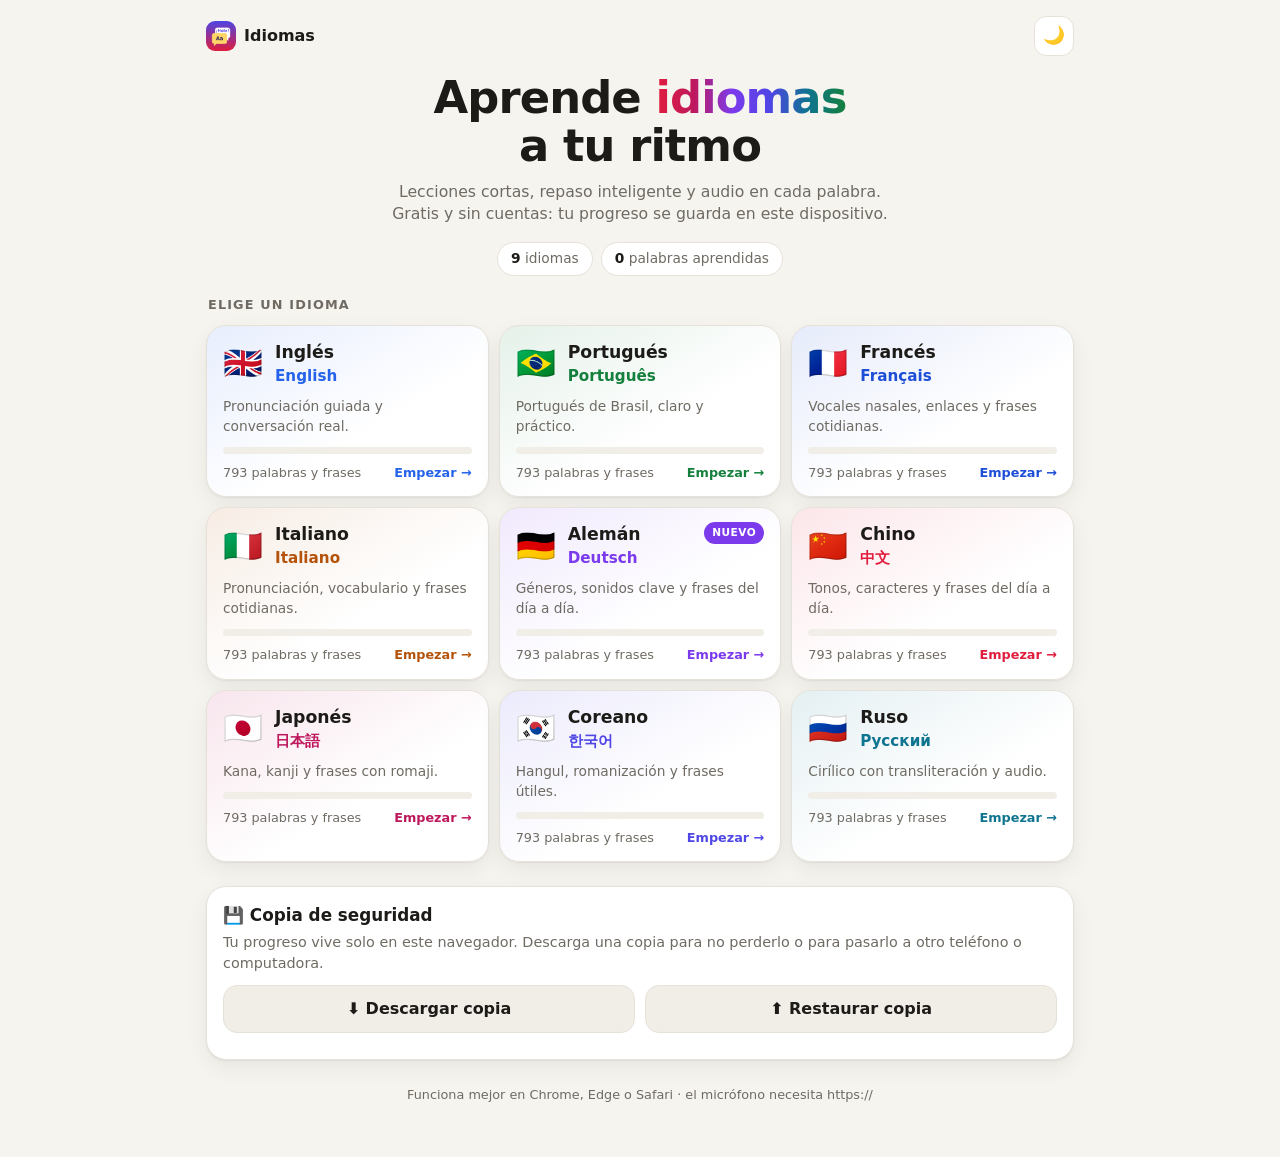
==== commit 3df92992: "Add files via upload" ====
--- a/app.html
+++ b/app.html
@@ -223,6 +223,55 @@
 .toast{position:fixed;left:50%;top:calc(64px + env(safe-area-inset-top));transform:translate(-50%,-20px);background:var(--text);color:var(--bg);padding:11px 18px;border-radius:99px;font-weight:700;font-size:.9rem;opacity:0;pointer-events:none;transition:all .3s;z-index:95;max-width:90vw;text-align:center}
 .toast.on{opacity:1;transform:translate(-50%,0)}
 .loading{display:grid;place-items:center;min-height:60vh;color:var(--muted)}
+
+/* daily goal ring */
+.today-top{display:flex;align-items:center;gap:12px}
+.today-top>div{flex:1;min-width:0}
+.ring{position:relative;width:64px;height:64px;flex:none;border:0;background:none;padding:0;border-radius:50%}
+.ring svg{width:100%;height:100%;transform:rotate(-90deg)}
+.ring circle{fill:none;stroke-width:7}
+.ring .rg-bg{stroke:color-mix(in srgb,var(--accent) 14%,var(--surface2))}
+.ring .rg-fg{stroke:var(--accent);stroke-linecap:round;transition:stroke-dashoffset .6s ease}
+.ring.met .rg-fg{stroke:var(--ok)}
+.ring .rg-n{position:absolute;inset:0;display:flex;flex-direction:column;align-items:center;justify-content:center;font-weight:900;font-size:1.05rem;line-height:1}
+.ring .rg-n small{font-size:.62rem;font-weight:700;color:var(--muted);margin-top:2px}
+.ring.met .rg-n{color:var(--ok)}
+.goalopts{display:grid;gap:8px}
+.goal-hit{display:inline-block;background:color-mix(in srgb,var(--ok) 15%,var(--surface));color:var(--ok);font-weight:800;padding:10px 16px;border-radius:14px;margin-bottom:10px}
+
+/* activity heatmap */
+.act-head{display:flex;justify-content:space-between;align-items:center;gap:8px}
+.act-head h3{margin:0;font-size:1.1rem}
+.act-head .linkbtn{text-decoration:none;color:var(--accent);padding:4px 0}
+.act-stats{display:grid;grid-template-columns:repeat(3,1fr);gap:8px;margin:12px 0}
+.act-stats div{background:var(--surface2);border-radius:12px;padding:9px 10px}
+.act-stats b{display:block;font-size:1.1rem}
+.act-stats span{font-size:.74rem;color:var(--muted);font-weight:700}
+.heat{display:grid;grid-template-rows:repeat(7,1fr);grid-auto-flow:column;grid-auto-columns:1fr;gap:3px}
+.hm{display:block;aspect-ratio:1;border-radius:3px;background:var(--surface2)}
+.hm.l-1{background:transparent}
+.hm.l1{background:color-mix(in srgb,var(--accent) 28%,var(--surface2))}
+.hm.l2{background:color-mix(in srgb,var(--accent) 60%,var(--surface2))}
+.hm.l3{background:var(--accent)}
+.heat-lg{display:flex;justify-content:space-between;flex-wrap:wrap;gap:6px;font-size:.74rem;color:var(--muted);margin-top:8px}
+.hm-scale{display:inline-flex;align-items:center;gap:3px}
+.hm-scale .hm{width:10px;height:10px}
+
+/* favorites & feedback tools */
+.favbtn{border:0;background:none;font-size:1.35rem;line-height:1;color:var(--muted);width:36px;height:42px;padding:0;flex:none}
+.favbtn.on{color:#eab308}
+.favbtn.sm{width:34px;height:34px;font-size:1.25rem}
+.fb-row{display:flex;align-items:center;justify-content:space-between;gap:10px}
+.fb-tools{display:flex;align-items:center;gap:4px}
+.playbtn.sm{width:34px;height:34px;font-size:.8rem}
+kbd{font:inherit;font-size:.68rem;font-weight:800;opacity:.75;border:1px solid rgba(255,255,255,.45);border-radius:6px;padding:1px 5px;margin-left:6px}
+@media(hover:hover) and (pointer:fine){
+  .opts{counter-reset:opt}
+  .opt{position:relative;padding-right:40px}
+  .opt::after{counter-increment:opt;content:counter(opt);position:absolute;right:12px;top:50%;transform:translateY(-50%);width:22px;height:22px;border-radius:7px;border:1.5px solid var(--line);display:grid;place-items:center;font-size:.72rem;color:var(--muted)}
+  .goalopts .opt::after{display:none}
+}
+@media(hover:none){kbd{display:none}}
 @media(prefers-reduced-motion:reduce){*{animation:none!important;transition:none!important}}
 </style>
 </head>
@@ -255,6 +304,7 @@
     </div>
     <div class="section-t">Practicar</div>
     <div class="list" id="reviewBtns"></div>
+    <div class="card" id="activity" style="margin-top:18px"></div>
   </section>
 
   <section class="view" id="v-dialogues">
@@ -267,7 +317,7 @@
     <div style="display:grid;grid-template-columns:1fr 1fr;gap:8px;margin-bottom:12px">
       <select id="wUnit" aria-label="Unidad"></select>
       <select id="wLevel" aria-label="Nivel">
-        <option value="all">Todas</option><option value="0">Sin aprender</option><option value="1">Aprendiendo</option><option value="2">Firmes</option><option value="3">Dominadas</option>
+        <option value="all">Todas</option><option value="0">Sin aprender</option><option value="1">Aprendiendo</option><option value="2">Firmes</option><option value="3">Dominadas</option><option value="fav">★ Favoritas</option>
       </select>
     </div>
     <div class="muted" id="wCount" style="font-size:.84rem;margin:0 2px 8px"></div>
@@ -294,12 +344,13 @@
 <div class="overlay" id="sheetOv" onclick="if(event.target===this)closeSheet()"><div class="sheet" id="sheet"></div></div>
 <div class="toast" id="toast"></div>
 
+<script src="langs.js"></script>
 <script>
 'use strict';
 /* =========================================================
    Boot: load the language file named in ?lang=
    ========================================================= */
-const LANG_OK = ['zh','en','pt','ko','ru','ja','it','fr'];
+const LANG_OK = (window.LANGS || []).map(l => l.code);
 const LANG = new URLSearchParams(location.search).get('lang');
 if(!LANG_OK.includes(LANG)){ location.replace('index.html'); }
 else {
@@ -341,7 +392,8 @@
    ========================================================= */
 let D, CFG, ITEMS, UNITS, LESSONS, LESSON_POS, DIALOGUES;
 let K = {};
-let srs = {}, path = {done: {}, dlg: {}, notes: {}}, days = {}, streak = {count: 0, lastDate: null}, prefs = {};
+let srs = {}, path = {done: {}, dlg: {}, notes: {}}, days = {}, streak = {count: 0, lastDate: null}, prefs = {}, fav = new Set();
+const GOALS = [10, 20, 30, 50];
 const MASTERED = 21, FIRM = 3;   // interval thresholds in days
 
 function boot(){
@@ -351,7 +403,7 @@
   Object.keys(ITEMS).forEach(id => { ITEMS[id].id = id; });
   const st = CFG.storage;
   K = {srs: st + '-srs-v1', path: st + '-path-v1', days: st + '-days-v1', streak: st + '-streak', old: st + '-progress-v1',
-       voice: st + '-voice', oldVoice: st + '-progress-v1-voice', rate: st + '-rate', prefs: st + '-prefs-v1'};
+       voice: st + '-voice', oldVoice: st + '-progress-v1-voice', rate: st + '-rate', prefs: st + '-prefs-v1', fav: st + '-fav'};
   document.documentElement.style.setProperty('--accent-l', CFG.accent);
   document.documentElement.style.setProperty('--accent-d', CFG.accentDark);
   document.title = CFG.native + ' — Aprende ' + CFG.nameLower;
@@ -360,7 +412,9 @@
   path = Object.assign({done: {}, dlg: {}, notes: {}}, getJSON(K.path, {}));
   days = getJSON(K.days, {});
   streak = getJSON(K.streak, {count: 0, lastDate: null}) || {count: 0, lastDate: null};
-  prefs = Object.assign({speak: true, sounds: true}, getJSON(K.prefs, {}));
+  prefs = Object.assign({speak: true, sounds: true, goal: 20}, getJSON(K.prefs, {}));
+  fav = new Set((getJSON(K.fav, []) || []).filter(id => ITEMS[id]));
+  setStr('langapp-last', LANG);
   if(!srs){ srs = {}; migrateOld(); }
   initTheme();
   $('loading').hidden = true;
@@ -385,6 +439,21 @@
   if(n){ saveAll(); setTimeout(() => toast('Recuperamos ' + n + ' palabras de tu progreso anterior'), 800); }
 }
 function saveAll(){ setJSON(K.srs, srs); setJSON(K.path, path); setJSON(K.days, days); setJSON(K.streak, streak); setJSON(K.prefs, prefs); }
+function toggleFav(id){
+  if(fav.has(id)) fav.delete(id); else fav.add(id);
+  setJSON(K.fav, Array.from(fav));
+  return fav.has(id);
+}
+function favBtn(id, cls){ const on = fav.has(id); return `<button class="favbtn ${cls || ''} ${on ? 'on' : ''}" data-fav="${id}" aria-pressed="${on}" aria-label="${on ? 'Quitar de favoritas' : 'Guardar en favoritas'}" title="Favorita">${on ? '★' : '☆'}</button>`; }
+function wireFav(root){
+  (root || document).querySelectorAll('[data-fav]').forEach(b => b.onclick = e => {
+    e.stopPropagation();
+    const on = toggleFav(b.dataset.fav);
+    b.classList.toggle('on', on); b.textContent = on ? '★' : '☆'; b.setAttribute('aria-pressed', on);
+    b.setAttribute('aria-label', on ? 'Quitar de favoritas' : 'Guardar en favoritas');
+    toast(on ? '★ Guardada en favoritas' : 'Quitada de favoritas');
+  });
+}
 
 /* ---------- spaced repetition ---------- */
 function level(id){ const s = srs[id]; if(!s) return 0; if(s.i >= MASTERED) return 3; if(s.i >= FIRM) return 2; return 1; }
@@ -420,7 +489,9 @@
 function bumpStreak(){
   const t = today();
   if(streak.lastDate !== t){ streak.count = streak.lastDate === addDays(-1) ? (streak.count || 0) + 1 : 1; streak.lastDate = t; }
-}
+  streak.best = Math.max(streak.best || 0, streak.count || 0);
+}
+function exToday(){ return (days[today()] || {ex: 0}).ex; }
 function streakAlive(){ return streak.lastDate === today() || streak.lastDate === addDays(-1); }
 function logDay(ex, ok){ const t = today(); const d = days[t] || {ex: 0, ok: 0}; d.ex += ex; d.ok += ok; days[t] = d;
   const keys = Object.keys(days).sort(); while(keys.length > 120) delete days[keys.shift()]; }
@@ -435,6 +506,7 @@
   document.querySelectorAll('.view').forEach(s => s.classList.toggle('show', s.id === 'v-' + v));
   document.querySelectorAll('.tab').forEach(b => b.classList.toggle('on', b.dataset.v === v));
   if(v === 'words') renderWords();
+  if(v === 'review') renderReview();
   window.scrollTo(0, 0);
   if(v === 'learn') scrollToCurrent();
 }
@@ -448,10 +520,14 @@
 }
 
 function renderToday(){
-  const due = dueIds().length, cp = currentPos(), t = days[today()] || {ex: 0};
-  const learned = Object.keys(srs).length;
-  let h = `<div><h2>${streak.lastDate === today() ? '¡Bien hecho hoy! 🎉' : '¡Hola! Tu práctica de hoy'}</h2>
-    <p class="sub">${learned} palabras aprendidas · ${t.ex} ejercicios hoy</p></div><div class="btn-row">`;
+  const due = dueIds().length, cp = currentPos(), ex = exToday(), goal = prefs.goal || 20;
+  const learned = Object.keys(srs).length, pct = Math.min(1, ex / goal), met = ex >= goal;
+  const R = 26, C = 2 * Math.PI * R;
+  let h = `<div class="today-top"><div><h2>${met ? '¡Meta cumplida! 🎉' : streak.lastDate === today() ? '¡Bien, sigue así! 💪' : '¡Hola! Tu práctica de hoy'}</h2>
+    <p class="sub">${learned} de ${Object.keys(ITEMS).length} palabras aprendidas</p></div>
+    <button class="ring ${met ? 'met' : ''}" onclick="openGoal()" aria-label="Meta diaria: ${ex} de ${goal} ejercicios. Cambiar meta">
+      <svg viewBox="0 0 64 64" aria-hidden="true"><circle cx="32" cy="32" r="${R}" class="rg-bg"/><circle cx="32" cy="32" r="${R}" class="rg-fg" stroke-dasharray="${C}" stroke-dashoffset="${C * (1 - pct)}"/></svg>
+      <span class="rg-n">${met ? '✓' : ex}<small>${met ? ex + '/' + goal : '/' + goal}</small></span></button></div><div class="btn-row">`;
   if(due) h += `<button class="btn primary" onclick="startReview()">🔁 Repasar (${due})</button>`;
   if(cp >= 0) h += `<button class="btn ${due ? '' : 'primary'}" onclick="openLesson(${cp})">▶ ${due ? 'Lección' : 'Continuar'}: ${esc(LESSONS[cp].title)}</button>`;
   else h += `<button class="btn" onclick="startCram()">💪 Práctica extra</button>`;
@@ -512,7 +588,36 @@
     <button class="card rowcard" onclick="startCram()" ${learned >= 4 ? '' : 'disabled style="opacity:.6"'}><span class="rc-e">💪</span><span class="rc-b"><span class="rc-t">Práctica extra</span><br><span class="rc-s">Refuerza tus palabras más débiles</span></span></button>
     <button class="card rowcard" onclick="startSpeak()" ${learned >= 4 && sp ? '' : 'disabled style="opacity:.6"'}><span class="rc-e">🎤</span><span class="rc-b"><span class="rc-t">Sesión de pronunciación</span><br><span class="rc-s">${sp ? 'Di en voz alta palabras que ya aprendiste' : speakUnavailableMsg()}</span></span></button>
     <button class="card rowcard" onclick="startListenDrill()" ${learned >= 4 ? '' : 'disabled style="opacity:.6"'}><span class="rc-e">👂</span><span class="rc-b"><span class="rc-t">Entrenar el oído</span><br><span class="rc-s">Escucha y escribe lo que oyes</span></span></button>
+    <button class="card rowcard" onclick="startFav()" ${fav.size >= 2 ? '' : 'disabled style="opacity:.6"'}><span class="rc-e">⭐</span><span class="rc-b"><span class="rc-t">Mis favoritas</span><br><span class="rc-s">${fav.size >= 2 ? fav.size + ' palabras guardadas' : 'Toca ☆ en Palabras o tras una respuesta para guardarlas'}</span></span></button>
     ${learned < 4 ? '<p class="muted" style="margin:4px 2px">Completa tu primera lección para desbloquear la práctica.</p>' : ''}`;
+  renderActivity();
+}
+
+/* ---------- activity calendar (last 15 weeks) ---------- */
+function renderActivity(){
+  const WEEKS = 15, goal = prefs.goal || 20, cells = [];
+  const end = new Date(); end.setHours(12, 0, 0, 0);
+  const dow = (end.getDay() + 6) % 7;                // Monday = 0
+  const start = new Date(end); start.setDate(end.getDate() - dow - (WEEKS - 1) * 7);
+  let active = 0, total = 0, met = 0;
+  for(let k = 0; k < WEEKS * 7; k++){
+    const d = new Date(start); d.setDate(start.getDate() + k);
+    const key = dayStr(d), ex = (days[key] || {ex: 0}).ex, future = d > end;
+    if(ex){ active++; total += ex; if(ex >= goal) met++; }
+    const lv = future ? -1 : !ex ? 0 : ex < goal / 2 ? 1 : ex < goal ? 2 : 3;
+    cells.push(`<i class="hm l${lv}" title="${key}: ${ex} ejercicios"></i>`);
+  }
+  const best = Math.max(streak.best || 0, streakAlive() ? streak.count : 0);
+  $('activity').innerHTML = `<div class="act-head"><h3>Tu actividad</h3><button class="linkbtn" onclick="openGoal()">Meta: ${goal}/día ✎</button></div>
+    <div class="act-stats"><div><b>🔥 ${streakAlive() ? streak.count : 0}</b><span>racha actual</span></div><div><b>🏆 ${best}</b><span>mejor racha</span></div><div><b>🎯 ${met}</b><span>${met === 1 ? 'meta cumplida' : 'metas cumplidas'}</span></div></div>
+    <div class="heat" aria-label="Ejercicios por día en las últimas ${WEEKS} semanas">${cells.join('')}</div>
+    <div class="heat-lg"><span>Últimas ${WEEKS} semanas · ${total} ${total === 1 ? 'ejercicio' : 'ejercicios'} en ${active} ${active === 1 ? 'día' : 'días'}</span><span class="hm-scale">Menos <i class="hm l0"></i><i class="hm l1"></i><i class="hm l2"></i><i class="hm l3"></i> Meta</span></div>`;
+}
+function openGoal(){
+  const g = prefs.goal || 20;
+  openSheet(sheetHead('🎯 Meta diaria') + `<p class="muted" style="margin:0 0 12px">¿Cuántos ejercicios quieres hacer cada día? Una lección son unos 15–25.</p>
+    <div class="goalopts">${GOALS.map(n => `<button class="opt ${n === g ? 'correct' : ''}" data-g="${n}"><b>${n}</b> ejercicios <small>${{10: 'Tranquilo · ~5 min', 20: 'Normal · ~10 min', 30: 'En serio · ~15 min', 50: 'Intenso · ~25 min'}[n]}</small></button>`).join('')}</div>`);
+  $('sheet').querySelectorAll('[data-g]').forEach(b => b.onclick = () => { prefs.goal = +b.dataset.g; saveAll(); closeSheet(); renderAll(); toast('Meta diaria: ' + prefs.goal + ' ejercicios'); });
 }
 
 function renderDialogues(){
@@ -536,15 +641,16 @@
     if(uf !== 'all' && +uf !== ui) return;
     u.lessons.forEach(l => l.items.forEach(id => {
       const it = ITEMS[id], lv = level(id);
-      if(lf !== 'all' && +lf !== lv) return;
+      if(lf === 'fav' ? !fav.has(id) : lf !== 'all' && +lf !== lv) return;
       if(q && !cmp(it.t + ' ' + it.r + ' ' + it.es).includes(q)) return;
-      rows.push(`<div class="word"><span class="sdot" style="background:${cols[lv]}"></span><div class="wb"><div class="wt ${CFG.cjk ? 'cjk' : ''}" lang="${CFG.code}">${esc(it.t)}</div>
-        <div class="wr">${esc(it.r)}</div><div class="we">${esc(it.es)}</div></div><button class="playbtn" data-id="${id}" aria-label="Escuchar">▶</button></div>`);
+      rows.push(`<div class="word"><span class="sdot" style="background:${cols[lv]}" title="${['Sin aprender', 'Aprendiendo', 'Firme', 'Dominada'][lv]}"></span><div class="wb"><div class="wt ${CFG.cjk ? 'cjk' : ''}" lang="${CFG.code}">${esc(it.t)}</div>
+        ${it.r && it.r !== it.t ? `<div class="wr">${esc(it.r)}</div>` : ''}<div class="we">${esc(it.es)}</div></div>${favBtn(id)}<button class="playbtn" data-id="${id}" aria-label="Escuchar">▶</button></div>`);
     }));
   });
-  $('wCount').textContent = rows.length + ' resultados';
+  $('wCount').textContent = rows.length + (rows.length === 1 ? ' resultado' : ' resultados') + (lf === 'fav' && !rows.length ? ' · toca ☆ junto a una palabra para guardarla' : '');
   $('wList').innerHTML = rows.length ? rows.slice(0, 400).join('') + (rows.length > 400 ? '<div class="word muted">Mostrando 400. Usa el buscador o el filtro para ver más.</div>' : '') : '<div class="word muted">Sin resultados.</div>';
   $('wList').querySelectorAll('.playbtn').forEach(b => b.onclick = () => playBtn(b, ITEMS[b.dataset.id].t));
+  wireFav($('wList'));
 }
 
 /* =========================================================
@@ -660,10 +766,20 @@
   try{ const s = await navigator.mediaDevices.getUserMedia({audio: true}); s.getTracks().forEach(t => t.stop()); return 'ok'; }
   catch(e){ return e && (e.name === 'NotAllowedError' || e.name === 'SecurityError') ? 'denied' : e && e.name === 'NotFoundError' ? 'nomic' : 'ok'; }
 }
+// Speech engines write spoken numbers as digits ("三" → "3", "three" → "3"), so accept the digit form too.
+const NUMWORDS = {cero: 0, uno: 1, dos: 2, tres: 3, cuatro: 4, cinco: 5, seis: 6, siete: 7, ocho: 8, nueve: 9, diez: 10, cien: 100, mil: 1000};
+function numberOf(item){ const k = String(item.es).split('(')[0].trim().toLowerCase(); return k in NUMWORDS ? NUMWORDS[k] : null; }
 function heardMatches(alts, item){
-  const targets = [cmp(item.t)];
-  return alts.some(a => { const s = cmp(a); if(!s) return false;
-    return targets.some(e => s === e || lev(s, e) <= Math.max(1, Math.ceil(e.length * .25))); });
+  const e = cmp(item.t), n = numberOf(item);
+  return alts.some(a => {
+    const s = cmp(a); if(!s) return false;
+    const tol = e.length <= 2 ? 0 : Math.max(1, Math.ceil(e.length * (CFG.cjk ? .2 : .25)));   // 1–2 letter words must match exactly
+    if(s === e || lev(s, e) <= tol) return true;
+    if(n !== null && (s === String(n) || s === cmp('一' + item.t))) return true;
+    // Very short Chinese/Japanese/Korean words often come back inside a longer guess ("多" → "很多").
+    if(CFG.cjk && e.length <= 3 && s.length <= e.length + 3 && s.includes(e)) return true;
+    return false;
+  });
 }
 // Resolves {status:'ok'|'wrong'|'error', heard, msg}
 async function recognize(item, onListening){
@@ -676,12 +792,20 @@
     let finished = false; const fin = r => { if(!finished){ finished = true; resolve(r); } };
     const run = attempt => {
       const r = new SR(); activeRec = r;
-      r.lang = CFG.code; r.maxAlternatives = 4; r.interimResults = false; r.continuous = false;
-      let got = false, started = false;
+      r.lang = CFG.code; r.maxAlternatives = 4; r.interimResults = true; r.continuous = false;
+      let got = false, started = false, interim = null;
       const timer = setTimeout(() => { if(!started && !r._stopped){ r._stopped = true; try{ r.abort(); }catch(e){} fin({status: 'error', msg: 'El micrófono no respondió. Inténtalo de nuevo.'}); } }, 7000);
       r.onstart = () => { started = true; clearTimeout(timer); onListening && onListening(); };
-      r.onresult = e => { got = true; const alts = Array.from(e.results[0]).map(x => x.transcript);
-        fin({status: heardMatches(alts, item) ? 'ok' : 'wrong', heard: alts[0] || ''}); };
+      // Interim results help with one-syllable words, which some phones cut off before a final result.
+      r.onresult = e => {
+        const res = e.results[e.results.length - 1], alts = Array.from(res).map(x => x.transcript).filter(Boolean);
+        if(!alts.length) return;
+        const ok = heardMatches(alts, item);
+        if(res.isFinal === false && !ok){ interim = alts; return; }
+        got = true;
+        if(res.isFinal === false){ r._stopped = true; try{ r.abort(); }catch(err){} }
+        fin({status: ok ? 'ok' : 'wrong', heard: alts[0] || ''});
+      };
       r.onerror = e => {
         clearTimeout(timer);
         if(r._stopped) return;
@@ -692,7 +816,7 @@
           'network': 'El reconocimiento de voz necesita internet.', 'language-not-supported': 'Tu dispositivo no reconoce voz en este idioma.'};
         fin({status: 'error', msg: m[e.error] || ('Error de reconocimiento: ' + e.error)});
       };
-      r.onend = () => { clearTimeout(timer); if(r._stopped) return; if(activeRec === r) activeRec = null; if(!got) fin({status: 'error', msg: 'No se escuchó nada. Toca 🎤 y habla enseguida.'}); };
+      r.onend = () => { clearTimeout(timer); if(r._stopped) return; if(activeRec === r) activeRec = null; if(!got){ if(interim) fin({status: heardMatches(interim, item) ? 'ok' : 'wrong', heard: interim[0]}); else fin({status: 'error', msg: 'No se escuchó nada. Toca 🎤 y habla enseguida.'}); } };
       try{ r.start(); }catch(err){ clearTimeout(timer); if(attempt < 3) setTimeout(() => run(attempt + 1), 400); else fin({status: 'error', msg: 'No se pudo iniciar el micrófono. Recarga la página.'}); }
     };
     run(1);
@@ -800,6 +924,11 @@
   const ids = weakest(12);
   if(ids.length < 4){ toast('Completa una lección primero'); return; }
   newSession('cram', 'Práctica extra', reviewSteps(shuffle(ids)));
+}
+function startFav(){
+  const ids = shuffle(Array.from(fav).filter(id => ITEMS[id])).slice(0, 15);
+  if(ids.length < 2){ toast('Guarda al menos 2 palabras con ☆'); return; }
+  newSession('cram', 'Mis favoritas', ids.map(id => ({type: chooseType(id, srs[id] && srs[id].i >= FIRM ? TYPES_RECALL.concat(['listen']) : ['meaning', 'listen', 'reverse']), id})));
 }
 function startSpeak(){
   if(!canSpeak()){ toast(speakUnavailableMsg()); return; }
@@ -982,9 +1111,11 @@
   fl.className = 's-foot ' + (ok ? 'ok' : 'bad');
   const title = ok ? pick(['¡Correcto!', '¡Muy bien!', '¡Excelente!', '¡Así se hace!']) : 'Respuesta correcta:';
   const ans = `<b class="${CFG.cjk ? 'cjk' : ''}">${esc(it.t)}</b>${it.r && it.r !== it.t ? ' · ' + esc(it.r) : ''}<br>${esc(it.es)}`;
-  $('sFootIn').innerHTML = `<div class="fb-t">${ok ? '✅ ' : '❌ '}${title}</div>${note ? `<div class="fb-a">${esc(note)}</div>` : ''}${!ok || note || st.type !== 'meaning' ? `<div class="fb-a">${ans}</div>` : ''}
-    <button class="btn primary block" id="contBtn">Continuar</button>`;
+  $('sFootIn').innerHTML = `<div class="fb-row"><div class="fb-t">${ok ? '✅ ' : '❌ '}${title}</div><span class="fb-tools"><button class="playbtn sm" id="fbPlay" aria-label="Escuchar otra vez">▶</button>${favBtn(st.id, 'sm')}</span></div>${note ? `<div class="fb-a">${esc(note)}</div>` : ''}${!ok || note || st.type !== 'meaning' ? `<div class="fb-a">${ans}</div>` : ''}
+    <button class="btn primary block" id="contBtn">Continuar <kbd>Enter</kbd></button>`;
   $('contBtn').onclick = next;
+  $('fbPlay').onclick = () => playBtn($('fbPlay'), it.t);
+  wireFav($('sFootIn'));
   setTimeout(() => { const c = $('contBtn'); if(c) c.focus(); }, 30);
   if(st.type !== 'speak' && st.type !== 'listen' && st.type !== 'dictation') speak(it.t);
 }
@@ -1018,7 +1149,9 @@
       });
     }
   } else applyResults(true);
+  const exBefore = exToday(), goal = prefs.goal || 20;
   logDay(S.answered, S.correct);
+  const goalNow = exBefore < goal && exToday() >= goal;
   const wasToday = streak.lastDate === today();
   if(S.answered) bumpStreak();
   saveAll();
@@ -1033,6 +1166,7 @@
   renderBar(); $('sBar').style.width = '100%';
   $('sBody').innerHTML = `<div class="end"><div class="emo">${emo}</div><h2>${h}</h2><p class="muted">${sub}</p>
     <div class="endstats"><div><b>${pct}%</b><span>aciertos</span></div><div><b>${S.answered}</b><span>ejercicios</span></div><div><b>🔥 ${streak.count}</b><span>${!wasToday && S.answered ? '¡racha +1!' : 'racha'}</span></div></div>
+    ${goalNow ? `<div class="goal-hit">🎯 ¡Cumpliste tu meta de hoy! (${goal} ejercicios)</div>` : exToday() < goal ? `<p class="muted" style="font-size:.9rem">Meta de hoy: ${exToday()} de ${goal} ejercicios</p>` : ''}
     <p class="muted" style="font-size:.86rem">${mins} min de práctica</p></div>`;
   const nx = currentPos();
   const showNext = (S.kind === 'lesson' || (S.kind === 'test' && passed)) && nx >= 0;
@@ -1165,6 +1299,7 @@
     <div class="vstatus" id="voiceStatus">Buscando voces…</div>
     <div class="frow"><label for="voicePicker">Voz</label><select id="voicePicker"></select></div>
     <div class="frow"><label for="rateSl">Velocidad: <span id="rateV">${rate.toFixed(2)}</span>×</label><input type="range" id="rateSl" min="0.5" max="1.15" step="0.05" value="${rate}"></div>
+    <div class="frow"><label for="goalSel">🎯 Meta diaria</label><select id="goalSel">${GOALS.map(n => `<option value="${n}" ${n === (prefs.goal || 20) ? 'selected' : ''}>${n} ejercicios al día</option>`).join('')}</select></div>
     <label class="switch">🎤 Ejercicios de hablar<input type="checkbox" id="spSw" ${prefs.speak ? 'checked' : ''}></label>
     <label class="switch">🔔 Sonidos<input type="checkbox" id="snSw" ${prefs.sounds ? 'checked' : ''}></label>
     <label class="switch">🌙 Modo oscuro<input type="checkbox" id="dkSw" ${dark ? 'checked' : ''}></label>
@@ -1175,6 +1310,7 @@
   $('rateSl').oninput = e => { rate = parseFloat(e.target.value); $('rateV').textContent = rate.toFixed(2); setStr(K.rate, String(rate)); };
   $('spSw').onchange = e => { prefs.speak = e.target.checked; prefs.speakPauseUntil = 0; saveAll(); renderReview(); };
   $('snSw').onchange = e => { prefs.sounds = e.target.checked; saveAll(); };
+  $('goalSel').onchange = e => { prefs.goal = +e.target.value; saveAll(); renderAll(); };
   $('dkSw').onchange = e => setDark(e.target.checked);
   $('testV').onclick = () => speak(LESSONS[0] ? ITEMS[LESSONS[0].items[0]].t : CFG.native);
   $('resetB').onclick = () => {
@@ -1194,8 +1330,20 @@
   setDark(t === 'dark');
 }
 document.addEventListener('keydown', e => {
-  if(e.key === 'Escape'){ if($('sheetOv').classList.contains('open')) closeSheet(); return; }
-  if(e.key === 'Enter' && S && $('session').classList.contains('open')){ const c = $('contBtn'); if(c && document.activeElement !== $('typeIn')){ e.preventDefault(); c.click(); } }
+  if(e.key === 'Escape' && $('sheetOv').classList.contains('open')){ closeSheet(); return; }
+  if(e.key === 'Escape' && S && $('session').classList.contains('open')){ quitSession(); return; }
+  if(!S || !$('session').classList.contains('open') || e.ctrlKey || e.metaKey || e.altKey) return;
+  const typing = document.activeElement && document.activeElement.tagName === 'INPUT';
+  if(e.key === 'Enter'){ const c = $('contBtn'); if(c && !typing){ e.preventDefault(); c.click(); } return; }
+  if(typing) return;
+  // 1–4: choose an option · espacio: escuchar · L: escuchar lento
+  if(/^[1-9]$/.test(e.key)){
+    const o = $('sBody').querySelectorAll('.opt:not([disabled])')[+e.key - 1];
+    if(o){ e.preventDefault(); o.click(); }
+    return;
+  }
+  if(e.key === ' ' && $('pNorm')){ e.preventDefault(); $('pNorm').click(); return; }
+  if((e.key === 'l' || e.key === 'L') && $('pSlow')){ e.preventDefault(); $('pSlow').click(); }
 });
 document.addEventListener('visibilitychange', () => { if(document.visibilityState === 'visible' && D && !S) renderAll(); });
 </script>
